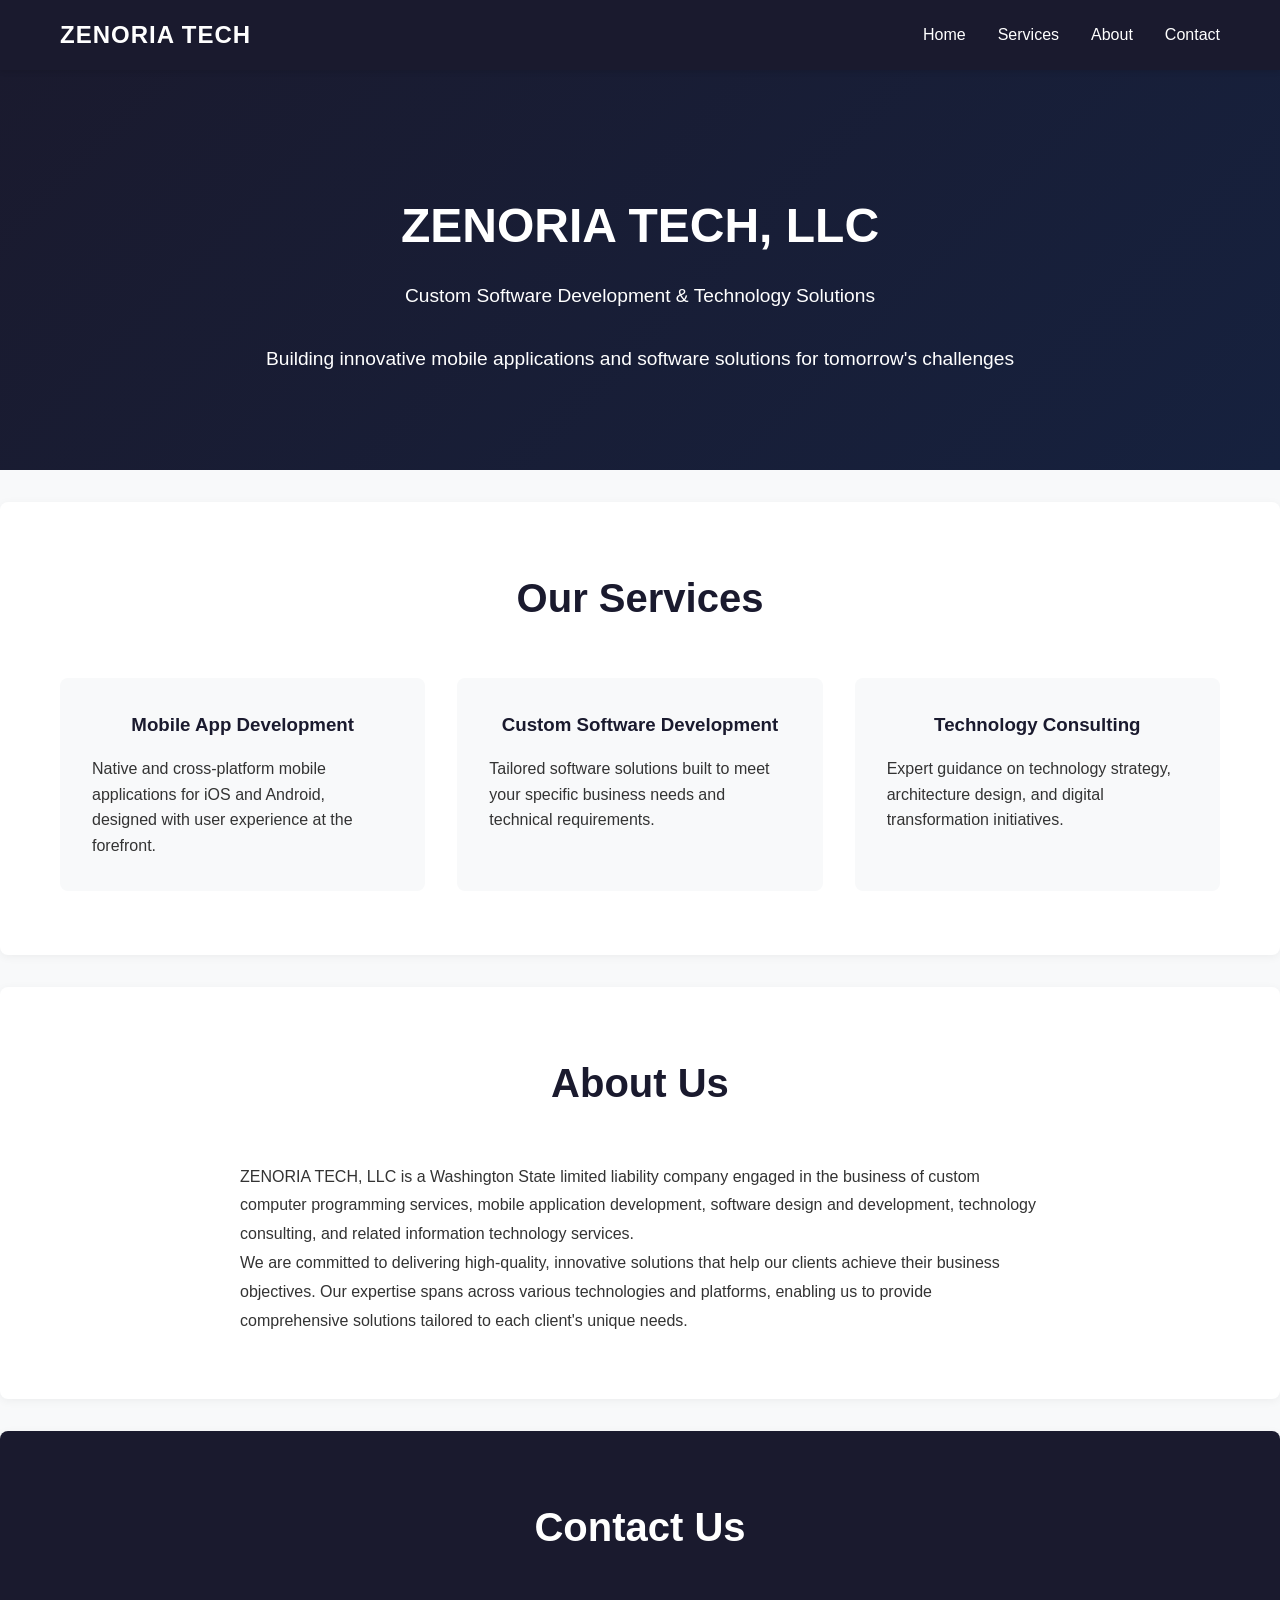
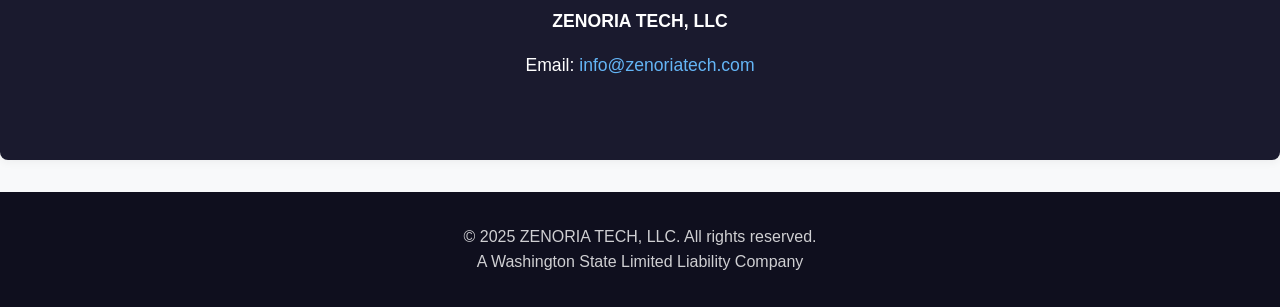
==== index.html @ 74ee76a3 "rewording" ====
<!DOCTYPE html>
<html lang="en">

<head>
    <meta charset="UTF-8">
    <meta name="viewport" content="width=device-width, initial-scale=1.0">
    <title>ZENORIA TECH, LLC - Custom Software Development</title>
    <meta name="description" content="ZENORIA TECH specializes in custom software development, mobile application development, and technology consulting services.">
    <style>
        * {
            margin: 0;
            padding: 0;
            box-sizing: border-box;
        }
        
        body {
            font-family: -apple-system, BlinkMacSystemFont, 'Segoe UI', Roboto, Oxygen, Ubuntu, Cantarell, sans-serif;
            line-height: 1.6;
            color: #333;
            background: #f8f9fa;
        }
        
        .container {
            max-width: 1200px;
            margin: 0 auto;
            padding: 0 20px;
        }
        
        header {
            background: #1a1a2e;
            color: white;
            padding: 1rem 0;
            position: fixed;
            width: 100%;
            top: 0;
            z-index: 1000;
            box-shadow: 0 2px 5px rgba(0, 0, 0, 0.1);
        }
        
        nav {
            display: flex;
            justify-content: space-between;
            align-items: center;
        }
        
        .logo {
            font-size: 1.5rem;
            font-weight: bold;
            letter-spacing: 1px;
        }
        
        .nav-links {
            display: flex;
            list-style: none;
            gap: 2rem;
        }
        
        .nav-links a {
            color: white;
            text-decoration: none;
            transition: color 0.3s;
        }
        
        .nav-links a:hover {
            color: #64b5f6;
        }
        
        .hero {
            background: linear-gradient(135deg, #1a1a2e 0%, #16213e 100%);
            color: white;
            padding: 8rem 0 4rem;
            margin-top: 60px;
            text-align: center;
        }
        
        .hero h1 {
            font-size: 3rem;
            margin-bottom: 1rem;
            animation: fadeInUp 1s ease-out;
        }
        
        .hero p {
            font-size: 1.2rem;
            margin-bottom: 2rem;
            opacity: 0.9;
            animation: fadeInUp 1s ease-out 0.2s;
            animation-fill-mode: both;
        }
        
        .section {
            padding: 4rem 0;
            background: white;
            margin: 2rem 0;
            border-radius: 8px;
            box-shadow: 0 2px 10px rgba(0, 0, 0, 0.05);
        }
        
        .section h2 {
            text-align: center;
            margin-bottom: 3rem;
            font-size: 2.5rem;
            color: #1a1a2e;
        }
        
        .services {
            display: grid;
            grid-template-columns: repeat(auto-fit, minmax(300px, 1fr));
            gap: 2rem;
            margin-top: 2rem;
        }
        
        .service-card {
            padding: 2rem;
            background: #f8f9fa;
            border-radius: 8px;
            text-align: left;
            transition: transform 0.3s, box-shadow 0.3s;
        }
        
        .service-card:hover {
            transform: translateY(-5px);
            box-shadow: 0 5px 20px rgba(0, 0, 0, 0.1);
        }
        
        .service-card h3 {
            color: #1a1a2e;
            margin-bottom: 1rem;
            text-align: center;
        }
        
        .about-content {
            max-width: 800px;
            margin: 0 auto;
            text-align: left;
            line-height: 1.8;
        }
        
        .contact {
            background: #1a1a2e;
            color: white;
        }
        
        .contact h2 {
            color: white;
        }
        
        .contact-info {
            text-align: center;
            font-size: 1.1rem;
        }
        
        .contact-info p {
            margin: 1rem 0;
        }
        
        .contact-info a {
            color: #64b5f6;
            text-decoration: none;
        }
        
        footer {
            background: #0f0f1e;
            color: white;
            text-align: center;
            padding: 2rem 0;
        }
        
        footer p {
            opacity: 0.8;
        }
        
        @keyframes fadeInUp {
            from {
                opacity: 0;
                transform: translateY(30px);
            }
            to {
                opacity: 1;
                transform: translateY(0);
            }
        }
        
        @media (max-width: 768px) {
            .hero h1 {
                font-size: 2rem;
            }
            .nav-links {
                gap: 1rem;
                font-size: 0.9rem;
            }
            .section h2 {
                font-size: 2rem;
            }
        }
    </style>
</head>

<body>
    <header>
        <nav class="container">
            <div class="logo">ZENORIA TECH</div>
            <ul class="nav-links">
                <li><a href="#home">Home</a></li>
                <li><a href="#services">Services</a></li>
                <li><a href="#about">About</a></li>
                <li><a href="#contact">Contact</a></li>
            </ul>
        </nav>
    </header>

    <section id="home" class="hero">
        <div class="container">
            <h1>ZENORIA TECH, LLC</h1>
            <p>Custom Software Development & Technology Solutions</p>
            <p>Building innovative mobile applications and software solutions for tomorrow's challenges</p>
        </div>
    </section>

    <section id="services" class="section">
        <div class="container">
            <h2>Our Services</h2>
            <div class="services">
                <div class="service-card">
                    <h3>Mobile App Development</h3>
                    <p>Native and cross-platform mobile applications for iOS and Android, designed with user experience at the forefront.</p>
                </div>
                <div class="service-card">
                    <h3>Custom Software Development</h3>
                    <p>Tailored software solutions built to meet your specific business needs and technical requirements.</p>
                </div>
                <div class="service-card">
                    <h3>Technology Consulting</h3>
                    <p>Expert guidance on technology strategy, architecture design, and digital transformation initiatives.</p>
                </div>
            </div>
        </div>
    </section>

    <section id="about" class="section">
        <div class="container">
            <h2>About Us</h2>
            <div class="about-content">
                <p>ZENORIA TECH, LLC is a Washington State limited liability company engaged in the business of custom computer programming services, mobile application development, software design and development, technology consulting, and related information
                    technology services.</p>
                <p>We are committed to delivering high-quality, innovative solutions that help our clients achieve their business objectives. Our expertise spans across various technologies and platforms, enabling us to provide comprehensive solutions tailored
                    to each client's unique needs.</p>
            </div>
        </div>
    </section>

    <section id="contact" class="section contact">
        <div class="container">
            <h2>Contact Us</h2>
            <div class="contact-info">
                <p><strong>ZENORIA TECH, LLC</strong></p>
                <p>Email: <a href="mailto:info@zenoriatech.com">info@zenoriatech.com</a></p>
            </div>
        </div>
    </section>

    <footer>
        <div class="container">
            <p>&copy; 2025 ZENORIA TECH, LLC. All rights reserved.</p>
            <p>A Washington State Limited Liability Company</p>
        </div>
    </footer>

    <script>
        // Smooth scrolling for navigation links
        document.querySelectorAll('a[href^="#"]').forEach(anchor => {
            anchor.addEventListener('click', function(e) {
                e.preventDefault();
                document.querySelector(this.getAttribute('href')).scrollIntoView({
                    behavior: 'smooth'
                });
            });
        });
    </script>
</body>

</html>
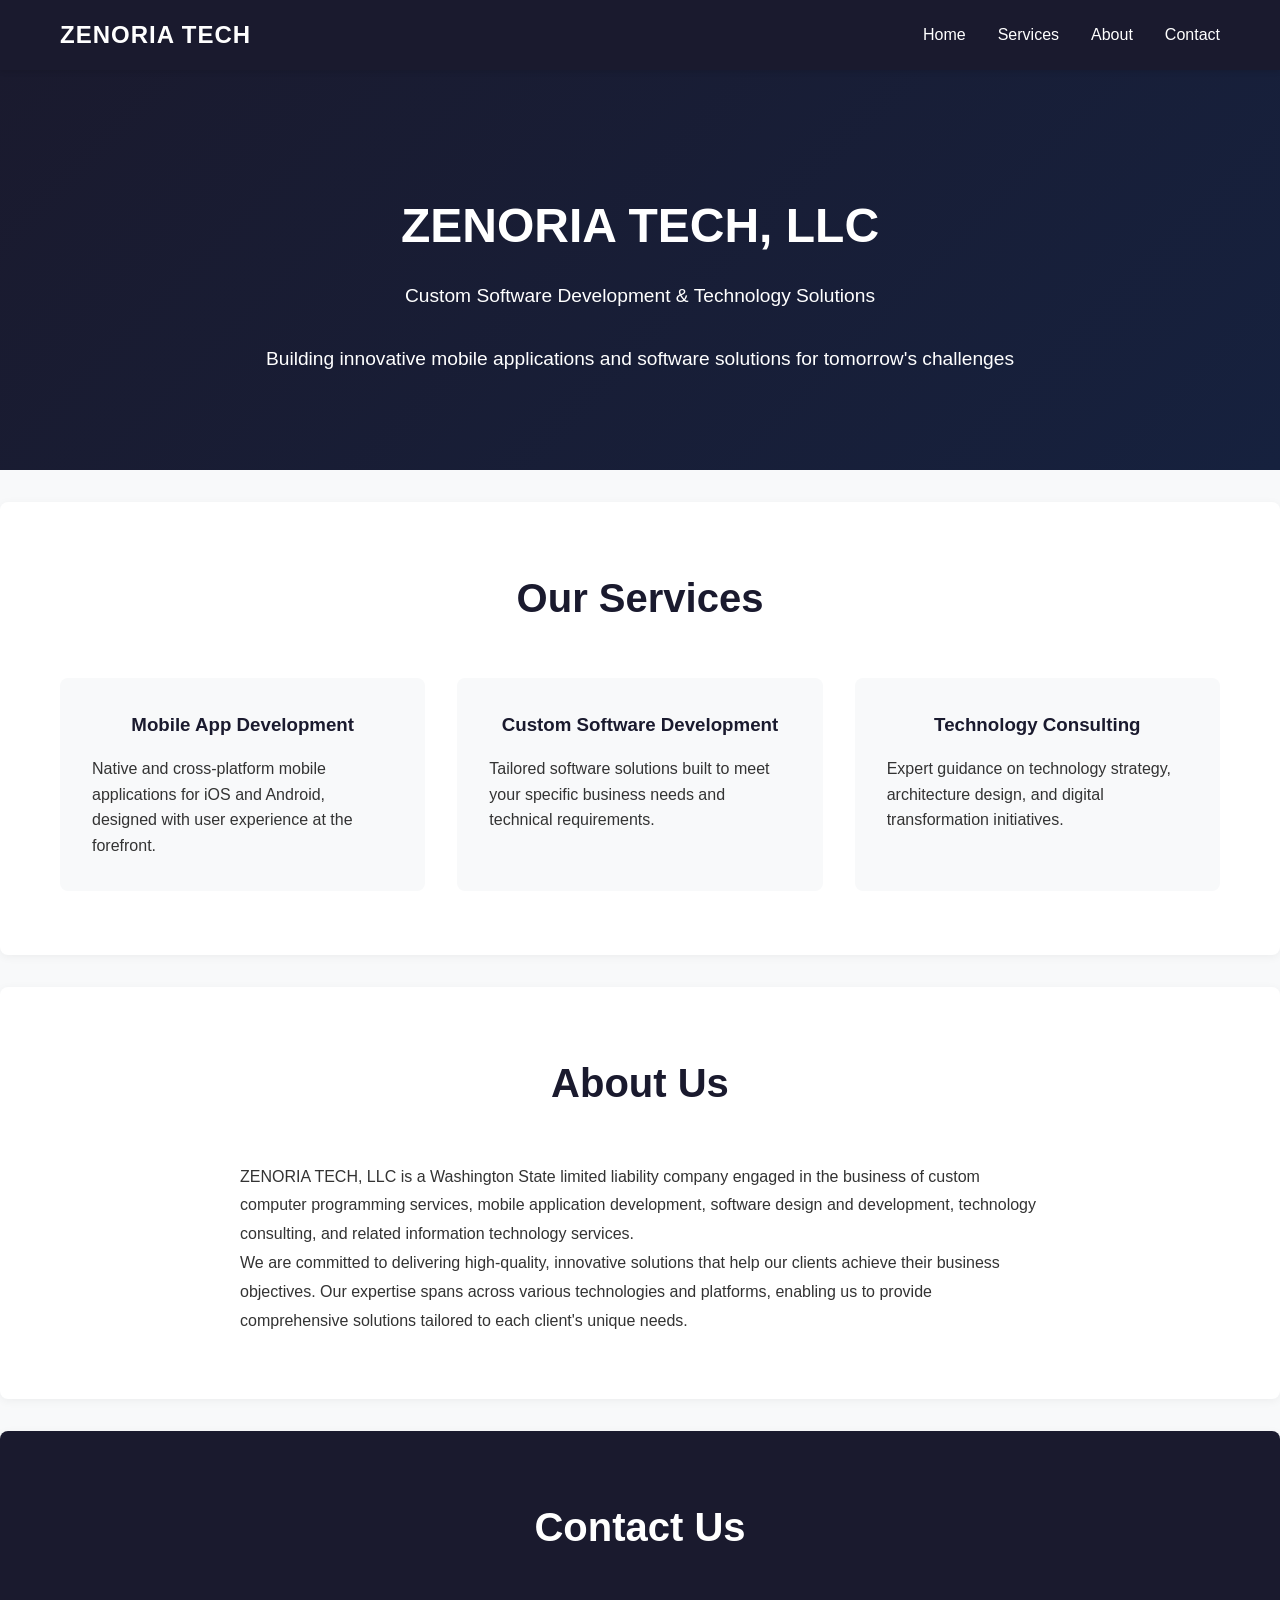
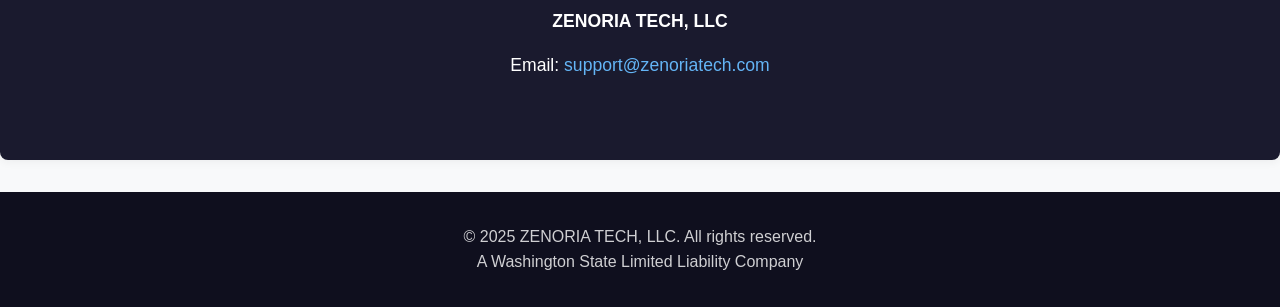
==== commit bf9e7a48: "email" ====
--- a/index.html
+++ b/index.html
@@ -253,7 +253,7 @@
             <h2>Contact Us</h2>
             <div class="contact-info">
                 <p><strong>ZENORIA TECH, LLC</strong></p>
-                <p>Email: <a href="mailto:info@zenoriatech.com">info@zenoriatech.com</a></p>
+                <p>Email: <a href="mailto:support@zenoriatech.com">support@zenoriatech.com</a></p>
             </div>
         </div>
     </section>
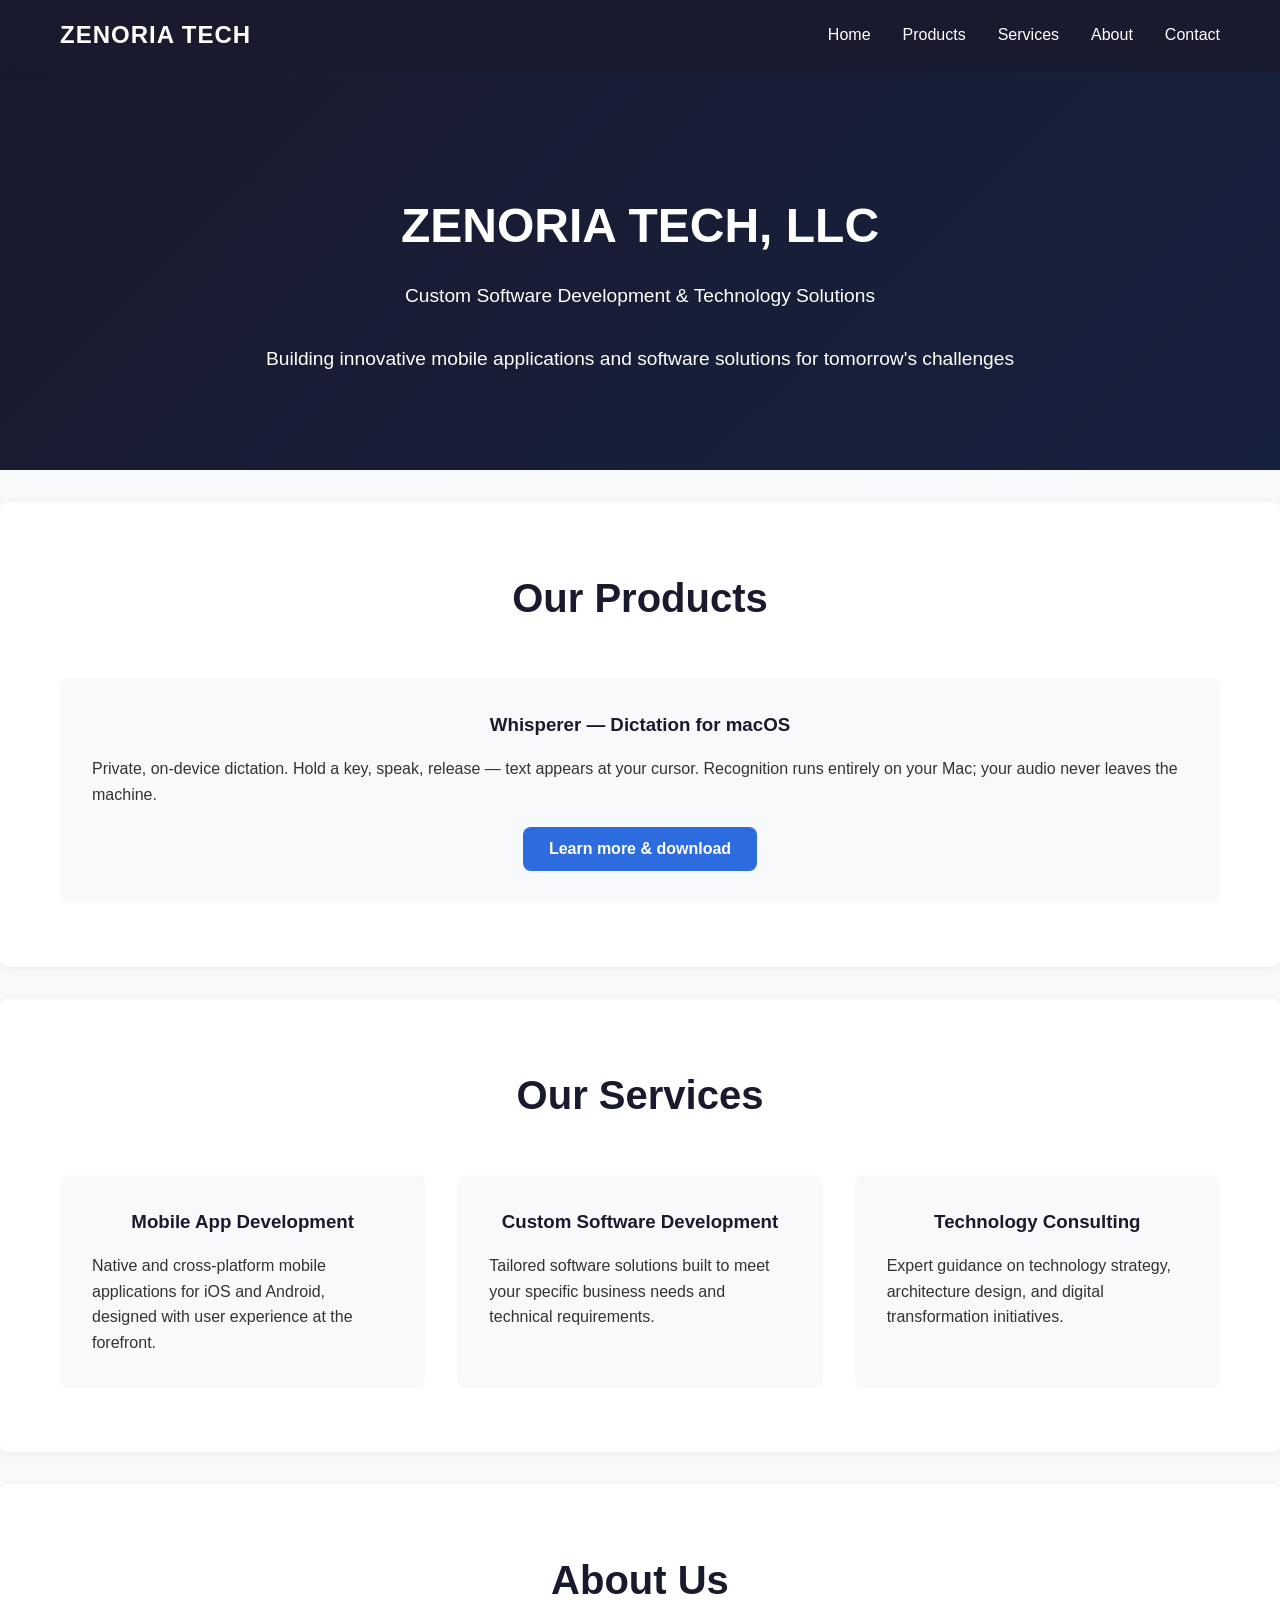
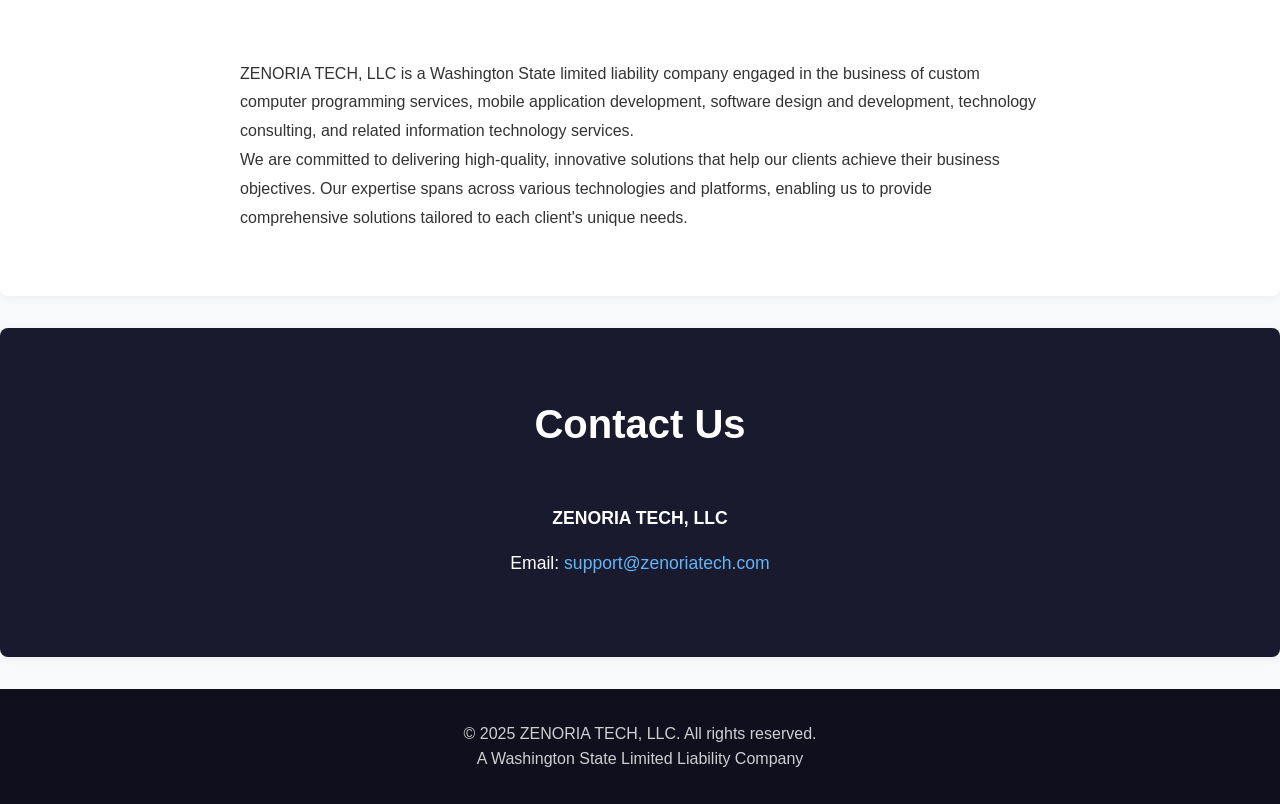
==== commit 77ff5ebf: "Add Whisperer product landing page and homepage Products section" ====
--- a/index.html
+++ b/index.html
@@ -201,6 +201,7 @@
             <div class="logo">ZENORIA TECH</div>
             <ul class="nav-links">
                 <li><a href="#home">Home</a></li>
+                <li><a href="#products">Products</a></li>
                 <li><a href="#services">Services</a></li>
                 <li><a href="#about">About</a></li>
                 <li><a href="#contact">Contact</a></li>
@@ -213,6 +214,21 @@
             <h1>ZENORIA TECH, LLC</h1>
             <p>Custom Software Development & Technology Solutions</p>
             <p>Building innovative mobile applications and software solutions for tomorrow's challenges</p>
+        </div>
+    </section>
+
+    <section id="products" class="section">
+        <div class="container">
+            <h2>Our Products</h2>
+            <div class="services">
+                <div class="service-card">
+                    <h3>Whisperer — Dictation for macOS</h3>
+                    <p>Private, on-device dictation. Hold a key, speak, release — text appears at your cursor. Recognition runs entirely on your Mac; your audio never leaves the machine.</p>
+                    <p style="text-align:center; margin-top:1.2rem;">
+                        <a href="/whisperer/" style="display:inline-block; background:#2d6cdf; color:#fff; text-decoration:none; padding:.6rem 1.6rem; border-radius:8px; font-weight:600;">Learn more &amp; download</a>
+                    </p>
+                </div>
+            </div>
         </div>
     </section>
 
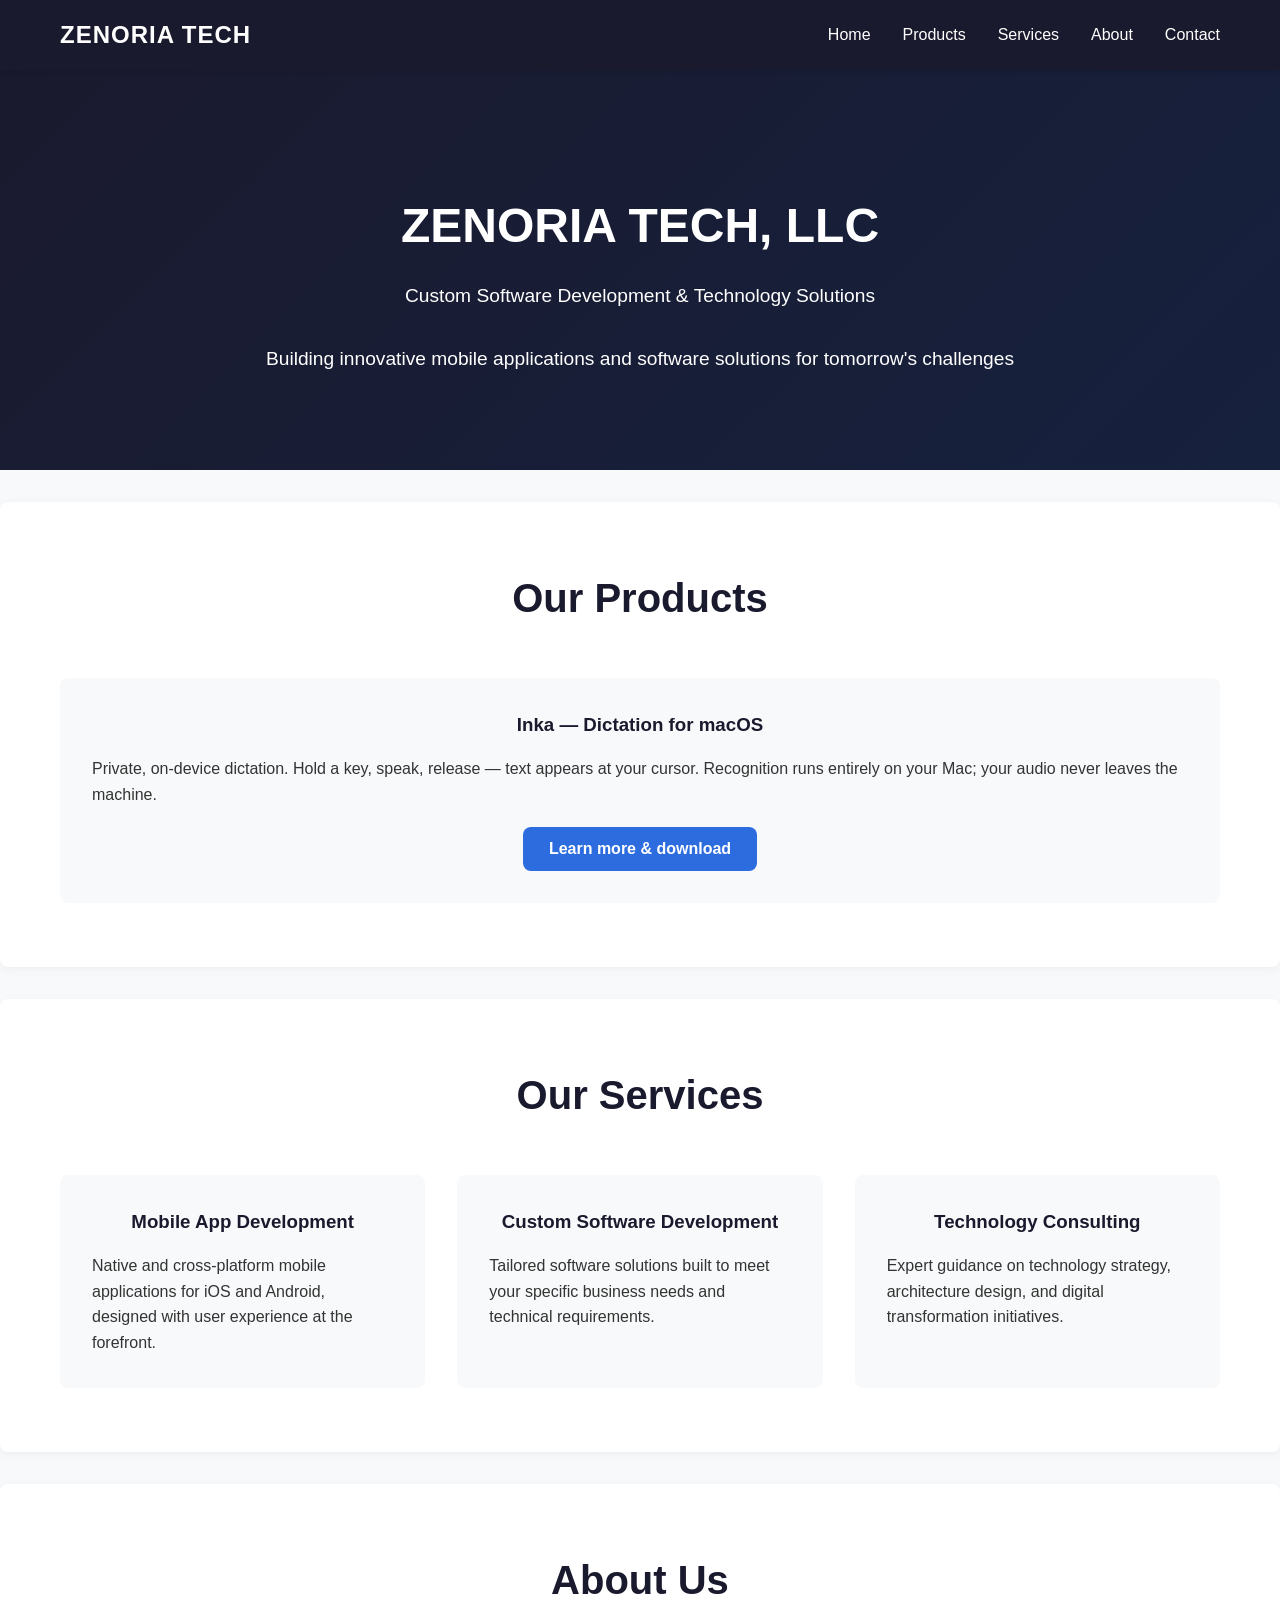
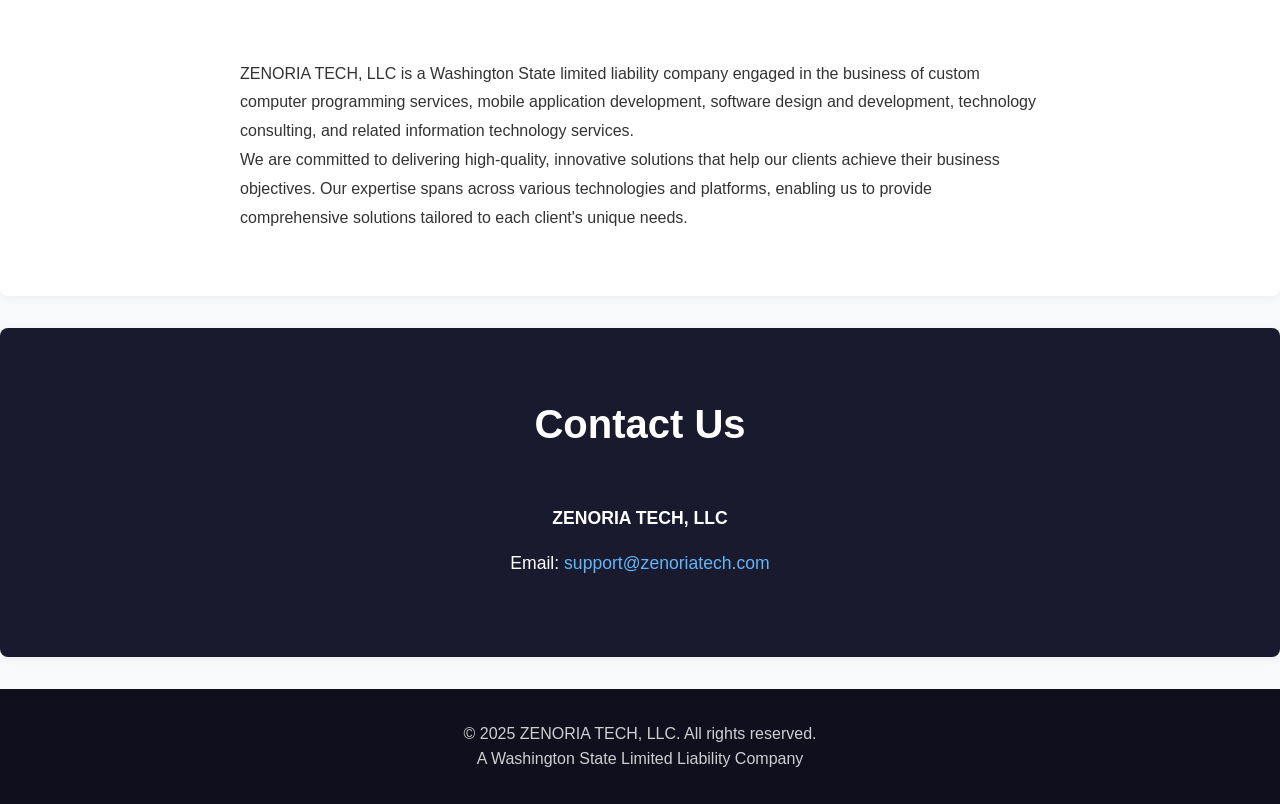
==== commit 93f826f5: "Rename Whisperer to Inka across site; redirect old /whisperer/ path" ====
--- a/index.html
+++ b/index.html
@@ -222,10 +222,10 @@
             <h2>Our Products</h2>
             <div class="services">
                 <div class="service-card">
-                    <h3>Whisperer — Dictation for macOS</h3>
+                    <h3>Inka — Dictation for macOS</h3>
                     <p>Private, on-device dictation. Hold a key, speak, release — text appears at your cursor. Recognition runs entirely on your Mac; your audio never leaves the machine.</p>
                     <p style="text-align:center; margin-top:1.2rem;">
-                        <a href="/whisperer/" style="display:inline-block; background:#2d6cdf; color:#fff; text-decoration:none; padding:.6rem 1.6rem; border-radius:8px; font-weight:600;">Learn more &amp; download</a>
+                        <a href="/inka/" style="display:inline-block; background:#2d6cdf; color:#fff; text-decoration:none; padding:.6rem 1.6rem; border-radius:8px; font-weight:600;">Learn more &amp; download</a>
                     </p>
                 </div>
             </div>
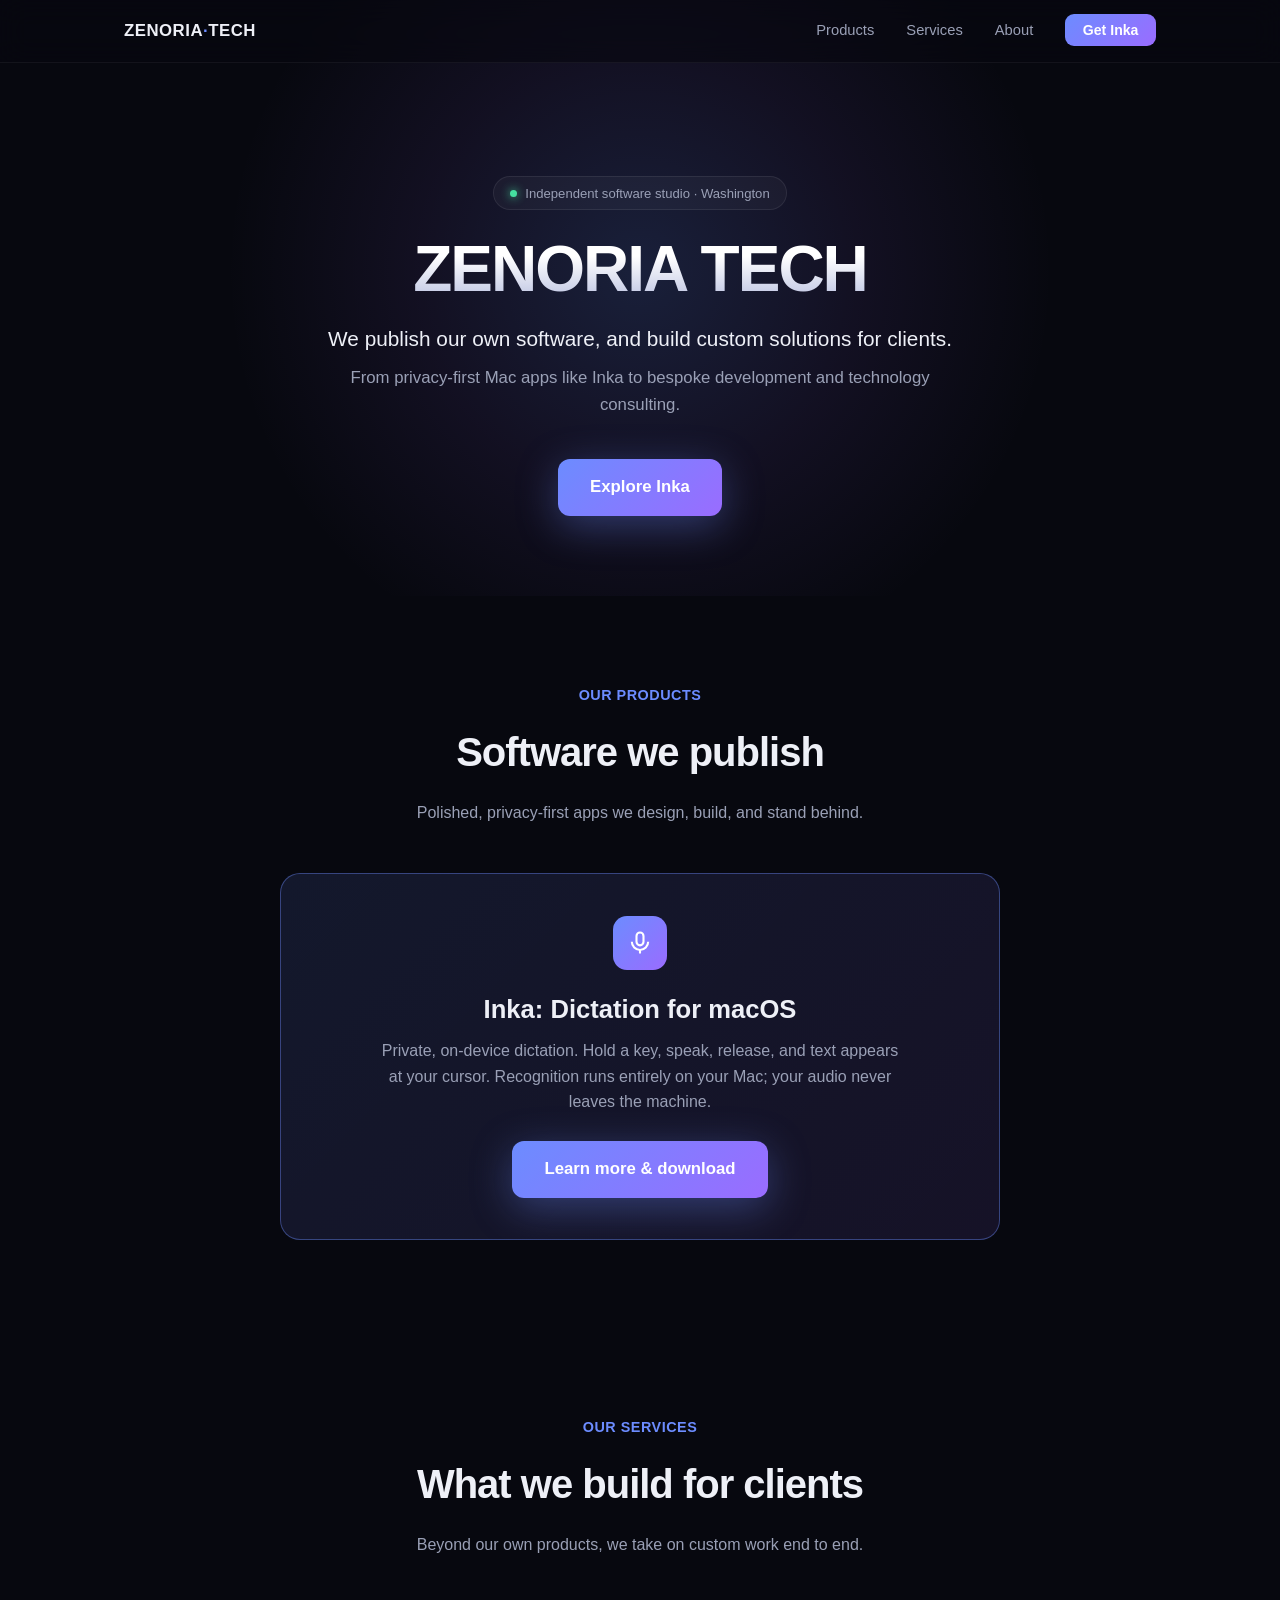
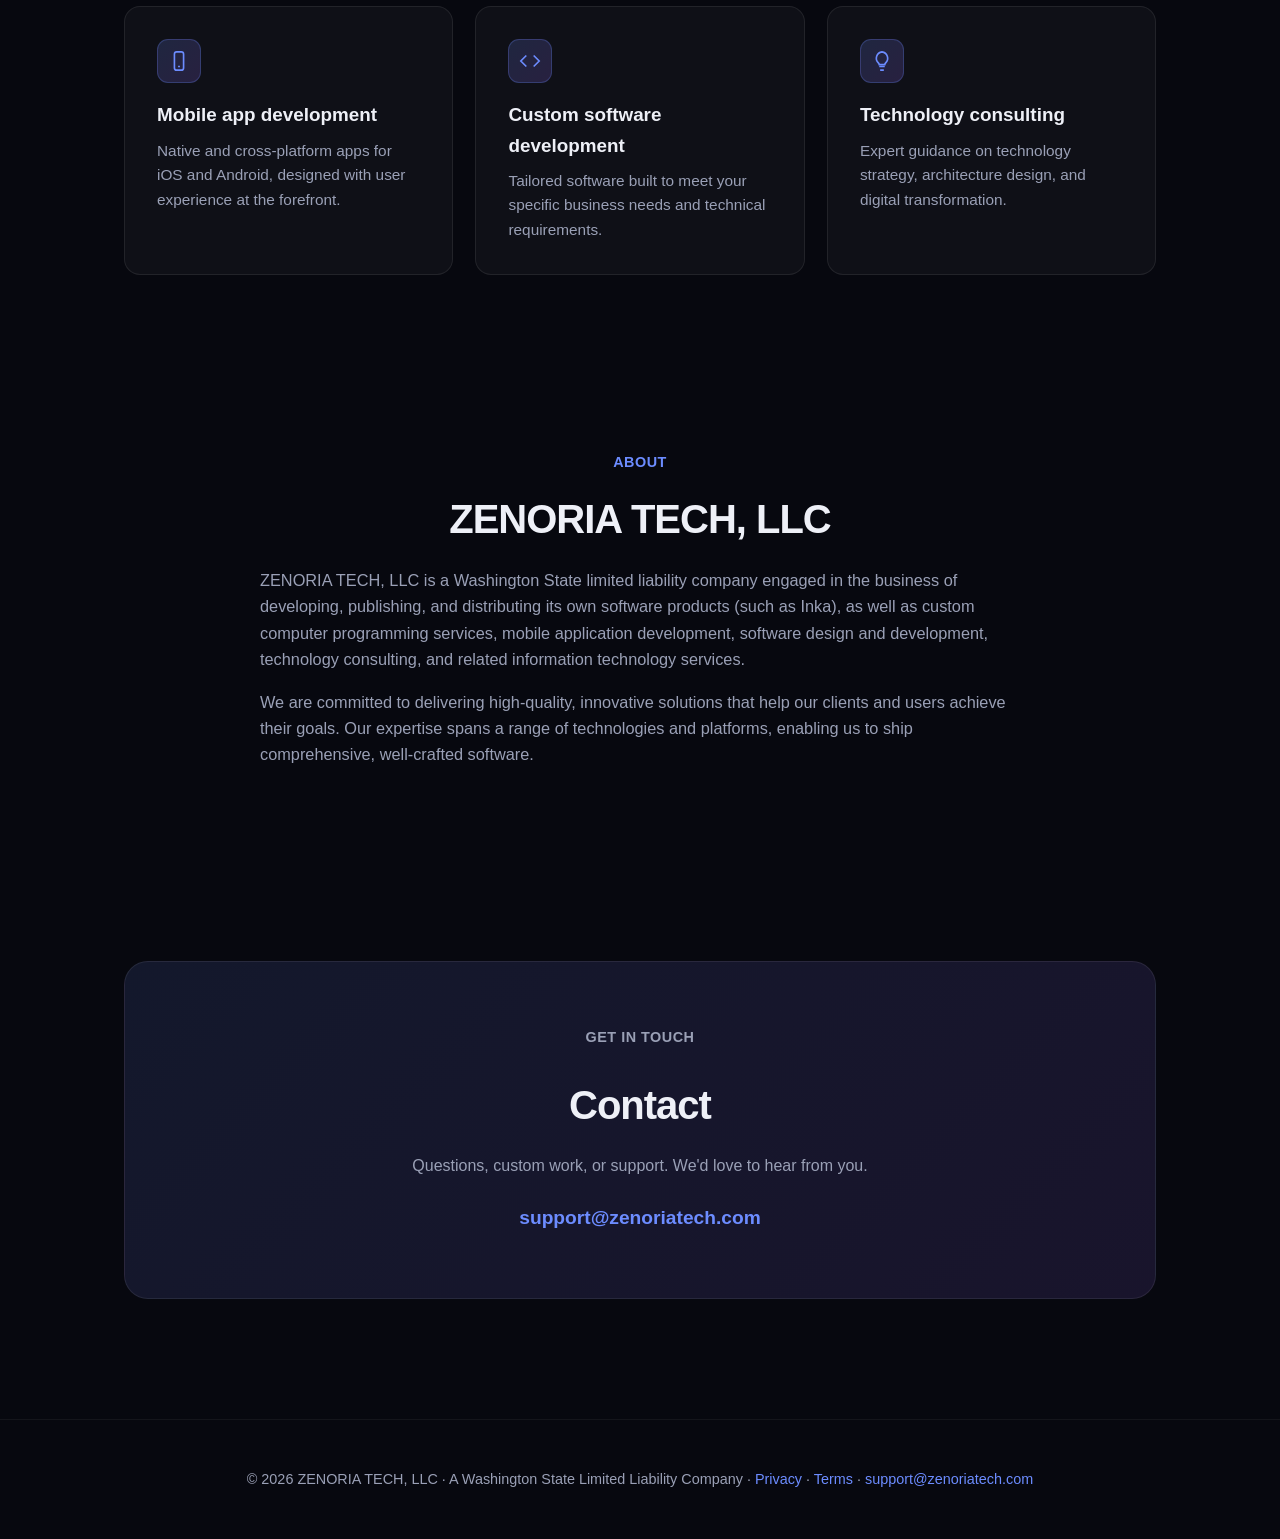
==== commit d9bc7824: "Revamp site: Inka landing redesign + dark homepage + scope update Inka page (inka/index.html): - Lea" ====
--- a/index.html
+++ b/index.html
@@ -4,193 +4,146 @@
 <head>
     <meta charset="UTF-8">
     <meta name="viewport" content="width=device-width, initial-scale=1.0">
-    <title>ZENORIA TECH, LLC - Custom Software Development</title>
-    <meta name="description" content="ZENORIA TECH specializes in custom software development, mobile application development, and technology consulting services.">
+    <title>ZENORIA TECH, LLC - Software Products & Development</title>
+    <meta name="description" content="ZENORIA TECH develops and publishes its own software products (such as Inka), and provides custom software development, mobile application development, and technology consulting services.">
     <style>
-        * {
-            margin: 0;
-            padding: 0;
-            box-sizing: border-box;
-        }
-        
+        :root {
+            --bg: #07080f;
+            --bg-soft: #0d1020;
+            --card: rgba(255, 255, 255, 0.035);
+            --card-border: rgba(255, 255, 255, 0.08);
+            --text: #eef0f7;
+            --muted: #9aa0b6;
+            --accent: #6c8cff;
+            --accent2: #9a6cff;
+            --green: #45e0a0;
+        }
+
+        * { margin: 0; padding: 0; box-sizing: border-box; }
+        html { scroll-behavior: smooth; }
+
         body {
-            font-family: -apple-system, BlinkMacSystemFont, 'Segoe UI', Roboto, Oxygen, Ubuntu, Cantarell, sans-serif;
+            font-family: -apple-system, BlinkMacSystemFont, 'Inter', 'Segoe UI', sans-serif;
+            background: var(--bg);
+            color: var(--text);
             line-height: 1.6;
-            color: #333;
-            background: #f8f9fa;
-        }
-        
-        .container {
-            max-width: 1200px;
-            margin: 0 auto;
-            padding: 0 20px;
-        }
-        
+            -webkit-font-smoothing: antialiased;
+            overflow-x: hidden;
+        }
+
+        a { color: inherit; text-decoration: none; }
+        .container { max-width: 1080px; margin: 0 auto; padding: 0 24px; }
+
+        /* ---- header ---- */
         header {
-            background: #1a1a2e;
-            color: white;
-            padding: 1rem 0;
-            position: fixed;
-            width: 100%;
-            top: 0;
-            z-index: 1000;
-            box-shadow: 0 2px 5px rgba(0, 0, 0, 0.1);
-        }
-        
-        nav {
-            display: flex;
-            justify-content: space-between;
-            align-items: center;
-        }
-        
-        .logo {
-            font-size: 1.5rem;
-            font-weight: bold;
-            letter-spacing: 1px;
-        }
-        
-        .nav-links {
-            display: flex;
-            list-style: none;
-            gap: 2rem;
-        }
-        
-        .nav-links a {
-            color: white;
-            text-decoration: none;
-            transition: color 0.3s;
-        }
-        
-        .nav-links a:hover {
-            color: #64b5f6;
-        }
-        
-        .hero {
-            background: linear-gradient(135deg, #1a1a2e 0%, #16213e 100%);
-            color: white;
-            padding: 8rem 0 4rem;
-            margin-top: 60px;
-            text-align: center;
-        }
-        
-        .hero h1 {
-            font-size: 3rem;
-            margin-bottom: 1rem;
-            animation: fadeInUp 1s ease-out;
-        }
-        
-        .hero p {
-            font-size: 1.2rem;
-            margin-bottom: 2rem;
-            opacity: 0.9;
-            animation: fadeInUp 1s ease-out 0.2s;
-            animation-fill-mode: both;
-        }
-        
-        .section {
-            padding: 4rem 0;
-            background: white;
-            margin: 2rem 0;
-            border-radius: 8px;
-            box-shadow: 0 2px 10px rgba(0, 0, 0, 0.05);
-        }
-        
-        .section h2 {
-            text-align: center;
-            margin-bottom: 3rem;
-            font-size: 2.5rem;
-            color: #1a1a2e;
-        }
-        
-        .services {
-            display: grid;
-            grid-template-columns: repeat(auto-fit, minmax(300px, 1fr));
-            gap: 2rem;
-            margin-top: 2rem;
-        }
-        
-        .service-card {
-            padding: 2rem;
-            background: #f8f9fa;
-            border-radius: 8px;
-            text-align: left;
-            transition: transform 0.3s, box-shadow 0.3s;
-        }
-        
-        .service-card:hover {
-            transform: translateY(-5px);
-            box-shadow: 0 5px 20px rgba(0, 0, 0, 0.1);
-        }
-        
-        .service-card h3 {
-            color: #1a1a2e;
-            margin-bottom: 1rem;
-            text-align: center;
-        }
-        
-        .about-content {
-            max-width: 800px;
-            margin: 0 auto;
-            text-align: left;
-            line-height: 1.8;
-        }
-        
-        .contact {
-            background: #1a1a2e;
-            color: white;
-        }
-        
-        .contact h2 {
-            color: white;
-        }
-        
-        .contact-info {
-            text-align: center;
-            font-size: 1.1rem;
-        }
-        
-        .contact-info p {
-            margin: 1rem 0;
-        }
-        
-        .contact-info a {
-            color: #64b5f6;
-            text-decoration: none;
-        }
-        
-        footer {
-            background: #0f0f1e;
-            color: white;
-            text-align: center;
-            padding: 2rem 0;
-        }
-        
-        footer p {
-            opacity: 0.8;
-        }
-        
-        @keyframes fadeInUp {
-            from {
-                opacity: 0;
-                transform: translateY(30px);
-            }
-            to {
-                opacity: 1;
-                transform: translateY(0);
-            }
-        }
-        
-        @media (max-width: 768px) {
-            .hero h1 {
-                font-size: 2rem;
-            }
-            .nav-links {
-                gap: 1rem;
-                font-size: 0.9rem;
-            }
-            .section h2 {
-                font-size: 2rem;
-            }
+            position: fixed; top: 0; width: 100%; z-index: 100;
+            backdrop-filter: blur(14px);
+            background: rgba(7, 8, 15, 0.6);
+            border-bottom: 1px solid rgba(255, 255, 255, 0.05);
+        }
+        nav { display: flex; justify-content: space-between; align-items: center; height: 62px; }
+        .brand { font-weight: 700; letter-spacing: .5px; font-size: 1.05rem; }
+        .brand span { color: var(--accent); }
+        .nav-links { display: flex; gap: 2rem; list-style: none; font-size: .92rem; align-items: center; }
+        .nav-links a { color: var(--muted); transition: color .2s; }
+        .nav-links a:hover { color: var(--text); }
+        .nav-cta {
+            background: linear-gradient(135deg, var(--accent), var(--accent2));
+            color: #fff !important; padding: .5rem 1.1rem; border-radius: 9px; font-size: .88rem; font-weight: 600;
+        }
+
+        /* ---- hero ---- */
+        .hero { position: relative; padding: 11rem 0 5rem; text-align: center; overflow: hidden; }
+        .hero::before {
+            content: ''; position: absolute; top: -30%; left: 50%; transform: translateX(-50%);
+            width: 900px; height: 900px; pointer-events: none;
+            background: radial-gradient(circle, rgba(108, 140, 255, 0.18) 0%, rgba(154, 108, 255, 0.08) 35%, transparent 65%);
+        }
+        .hero-inner { position: relative; }
+        .pill {
+            display: inline-flex; align-items: center; gap: .5rem;
+            font-size: .82rem; color: var(--muted);
+            border: 1px solid var(--card-border); border-radius: 999px;
+            padding: .35rem 1rem; margin-bottom: 1.6rem; background: var(--card);
+        }
+        .pill .dot { width: 7px; height: 7px; border-radius: 50%; background: var(--green); box-shadow: 0 0 10px var(--green); }
+        h1 {
+            font-size: 4rem; font-weight: 800; letter-spacing: -2px; line-height: 1.05;
+            background: linear-gradient(180deg, #fff 30%, #b9c0e0 100%);
+            -webkit-background-clip: text; background-clip: text; -webkit-text-fill-color: transparent;
+            margin-bottom: 1.2rem;
+        }
+        .tagline { font-size: 1.3rem; color: var(--text); margin-bottom: .6rem; font-weight: 500; }
+        .sub { font-size: 1.05rem; color: var(--muted); max-width: 600px; margin: 0 auto 2.5rem; }
+        .btn-primary {
+            display: inline-block;
+            background: linear-gradient(135deg, var(--accent), var(--accent2));
+            color: #fff; font-weight: 600; font-size: 1.05rem;
+            padding: .95rem 2rem; border-radius: 12px;
+            box-shadow: 0 10px 40px rgba(108, 140, 255, 0.35);
+            transition: transform .2s, box-shadow .2s;
+        }
+        .btn-primary:hover { transform: translateY(-2px); box-shadow: 0 16px 50px rgba(108, 140, 255, 0.45); }
+
+        /* ---- sections ---- */
+        section.block { padding: 5.5rem 0; }
+        .eyebrow { text-align: center; color: var(--accent); font-weight: 600; font-size: .9rem; letter-spacing: .5px; text-transform: uppercase; margin-bottom: .8rem; }
+        h2 { text-align: center; font-size: 2.5rem; font-weight: 800; letter-spacing: -1px; margin-bottom: 1rem; }
+        .section-sub { text-align: center; color: var(--muted); max-width: 620px; margin: 0 auto 3rem; }
+
+        .grid { display: grid; grid-template-columns: repeat(auto-fit, minmax(280px, 1fr)); gap: 1.4rem; }
+        .feature {
+            background: var(--card); border: 1px solid var(--card-border); border-radius: 16px;
+            padding: 2rem; transition: transform .25s, border-color .25s, background .25s;
+        }
+        .feature:hover { transform: translateY(-4px); border-color: rgba(108,140,255,0.4); background: rgba(108,140,255,0.05); }
+        .feature .ic {
+            width: 44px; height: 44px; border-radius: 11px; margin-bottom: 1.1rem;
+            display: flex; align-items: center; justify-content: center;
+            background: linear-gradient(135deg, rgba(108,140,255,0.18), rgba(154,108,255,0.18));
+            border: 1px solid rgba(108,140,255,0.25);
+        }
+        .feature .ic svg { width: 22px; height: 22px; stroke: var(--accent); fill: none; stroke-width: 1.8; }
+        .feature h3 { font-size: 1.18rem; margin-bottom: .5rem; font-weight: 650; }
+        .feature p { color: var(--muted); font-size: .96rem; }
+
+        /* ---- featured product (Inka) ---- */
+        .product {
+            max-width: 720px; margin: 0 auto; position: relative; overflow: hidden;
+            border: 1px solid rgba(108,140,255,0.4); border-radius: 20px;
+            background: linear-gradient(135deg, rgba(108,140,255,0.12), rgba(154,108,255,0.10));
+            padding: 2.6rem; text-align: center;
+        }
+        .product .ic {
+            width: 54px; height: 54px; border-radius: 14px; margin: 0 auto 1.2rem;
+            display: flex; align-items: center; justify-content: center;
+            background: linear-gradient(135deg, var(--accent), var(--accent2));
+        }
+        .product .ic svg { width: 28px; height: 28px; stroke: #fff; fill: none; stroke-width: 1.8; }
+        .product h3 { font-size: 1.6rem; font-weight: 750; margin-bottom: .5rem; }
+        .product p { color: var(--muted); max-width: 520px; margin: 0 auto 1.6rem; }
+
+        /* ---- about ---- */
+        .about { max-width: 760px; margin: 0 auto; }
+        .about p { color: var(--muted); margin-bottom: 1.1rem; font-size: 1.02rem; }
+
+        /* ---- contact ---- */
+        .contact-box {
+            text-align: center; border-radius: 24px; padding: 4rem 2rem;
+            background: linear-gradient(135deg, rgba(108,140,255,0.12), rgba(154,108,255,0.12));
+            border: 1px solid var(--card-border);
+        }
+        .contact-box p { color: var(--muted); margin-bottom: 1.5rem; }
+        .contact-box a.email { font-size: 1.2rem; font-weight: 600; color: var(--accent); }
+
+        footer { padding: 3rem 0; text-align: center; color: var(--muted); font-size: .9rem; border-top: 1px solid rgba(255,255,255,0.05); margin-top: 2rem; }
+        footer a { color: var(--accent); }
+
+        @media (max-width: 680px) {
+            h1 { font-size: 2.8rem; }
+            h2 { font-size: 2rem; }
+            .nav-links { display: none; }
+            .product { padding: 2rem 1.4rem; }
         }
     </style>
 </head>
@@ -198,100 +151,92 @@
 <body>
     <header>
         <nav class="container">
-            <div class="logo">ZENORIA TECH</div>
+            <div class="brand">ZENORIA<span>·</span>TECH</div>
             <ul class="nav-links">
-                <li><a href="#home">Home</a></li>
                 <li><a href="#products">Products</a></li>
                 <li><a href="#services">Services</a></li>
                 <li><a href="#about">About</a></li>
-                <li><a href="#contact">Contact</a></li>
+                <li><a href="/inka/" class="nav-cta">Get Inka</a></li>
             </ul>
         </nav>
     </header>
 
-    <section id="home" class="hero">
-        <div class="container">
-            <h1>ZENORIA TECH, LLC</h1>
-            <p>Custom Software Development & Technology Solutions</p>
-            <p>Building innovative mobile applications and software solutions for tomorrow's challenges</p>
-        </div>
-    </section>
-
-    <section id="products" class="section">
-        <div class="container">
-            <h2>Our Products</h2>
-            <div class="services">
-                <div class="service-card">
-                    <h3>Inka — Dictation for macOS</h3>
-                    <p>Private, on-device dictation. Hold a key, speak, release — text appears at your cursor. Recognition runs entirely on your Mac; your audio never leaves the machine.</p>
-                    <p style="text-align:center; margin-top:1.2rem;">
-                        <a href="/inka/" style="display:inline-block; background:#2d6cdf; color:#fff; text-decoration:none; padding:.6rem 1.6rem; border-radius:8px; font-weight:600;">Learn more &amp; download</a>
-                    </p>
+    <section class="hero">
+        <div class="container hero-inner">
+            <div class="pill"><span class="dot"></span> Independent software studio · Washington</div>
+            <h1>ZENORIA TECH</h1>
+            <p class="tagline">We publish our own software, and build custom solutions for clients.</p>
+            <p class="sub">From privacy-first Mac apps like Inka to bespoke development and technology consulting.</p>
+            <a class="btn-primary" href="/inka/">Explore Inka</a>
+        </div>
+    </section>
+
+    <section class="block" id="products">
+        <div class="container">
+            <p class="eyebrow">Our products</p>
+            <h2>Software we publish</h2>
+            <p class="section-sub">Polished, privacy-first apps we design, build, and stand behind.</p>
+            <div class="product">
+                <div class="ic"><svg viewBox="0 0 24 24"><rect x="9" y="3" width="6" height="11" rx="3"/><path d="M5 11a7 7 0 0 0 14 0M12 18v3"/></svg></div>
+                <h3>Inka: Dictation for macOS</h3>
+                <p>Private, on-device dictation. Hold a key, speak, release, and text appears at your cursor. Recognition runs entirely on your Mac; your audio never leaves the machine.</p>
+                <a class="btn-primary" href="/inka/">Learn more &amp; download</a>
+            </div>
+        </div>
+    </section>
+
+    <section class="block" id="services">
+        <div class="container">
+            <p class="eyebrow">Our services</p>
+            <h2>What we build for clients</h2>
+            <p class="section-sub">Beyond our own products, we take on custom work end to end.</p>
+            <div class="grid">
+                <div class="feature">
+                    <div class="ic"><svg viewBox="0 0 24 24"><rect x="7" y="2" width="10" height="20" rx="2.5"/><line x1="11" y1="18" x2="13" y2="18"/></svg></div>
+                    <h3>Mobile app development</h3>
+                    <p>Native and cross-platform apps for iOS and Android, designed with user experience at the forefront.</p>
                 </div>
-            </div>
-        </div>
-    </section>
-
-    <section id="services" class="section">
-        <div class="container">
-            <h2>Our Services</h2>
-            <div class="services">
-                <div class="service-card">
-                    <h3>Mobile App Development</h3>
-                    <p>Native and cross-platform mobile applications for iOS and Android, designed with user experience at the forefront.</p>
+                <div class="feature">
+                    <div class="ic"><svg viewBox="0 0 24 24"><polyline points="16 18 22 12 16 6"/><polyline points="8 6 2 12 8 18"/></svg></div>
+                    <h3>Custom software development</h3>
+                    <p>Tailored software built to meet your specific business needs and technical requirements.</p>
                 </div>
-                <div class="service-card">
-                    <h3>Custom Software Development</h3>
-                    <p>Tailored software solutions built to meet your specific business needs and technical requirements.</p>
+                <div class="feature">
+                    <div class="ic"><svg viewBox="0 0 24 24"><path d="M9 18h6M10 22h4"/><path d="M12 2a7 7 0 0 0-4 12c.5.5.9 1.2 1 2h6c.1-.8.5-1.5 1-2a7 7 0 0 0-4-12z"/></svg></div>
+                    <h3>Technology consulting</h3>
+                    <p>Expert guidance on technology strategy, architecture design, and digital transformation.</p>
                 </div>
-                <div class="service-card">
-                    <h3>Technology Consulting</h3>
-                    <p>Expert guidance on technology strategy, architecture design, and digital transformation initiatives.</p>
-                </div>
-            </div>
-        </div>
-    </section>
-
-    <section id="about" class="section">
-        <div class="container">
-            <h2>About Us</h2>
-            <div class="about-content">
-                <p>ZENORIA TECH, LLC is a Washington State limited liability company engaged in the business of custom computer programming services, mobile application development, software design and development, technology consulting, and related information
-                    technology services.</p>
-                <p>We are committed to delivering high-quality, innovative solutions that help our clients achieve their business objectives. Our expertise spans across various technologies and platforms, enabling us to provide comprehensive solutions tailored
-                    to each client's unique needs.</p>
-            </div>
-        </div>
-    </section>
-
-    <section id="contact" class="section contact">
-        <div class="container">
-            <h2>Contact Us</h2>
-            <div class="contact-info">
-                <p><strong>ZENORIA TECH, LLC</strong></p>
-                <p>Email: <a href="mailto:support@zenoriatech.com">support@zenoriatech.com</a></p>
+            </div>
+        </div>
+    </section>
+
+    <section class="block" id="about">
+        <div class="container">
+            <p class="eyebrow">About</p>
+            <h2>ZENORIA TECH, LLC</h2>
+            <div class="about">
+                <p>ZENORIA TECH, LLC is a Washington State limited liability company engaged in the business of developing, publishing, and distributing its own software products (such as Inka), as well as custom computer programming services, mobile application development, software design and development, technology consulting, and related information technology services.</p>
+                <p>We are committed to delivering high-quality, innovative solutions that help our clients and users achieve their goals. Our expertise spans a range of technologies and platforms, enabling us to ship comprehensive, well-crafted software.</p>
+            </div>
+        </div>
+    </section>
+
+    <section class="block" id="contact">
+        <div class="container">
+            <div class="contact-box">
+                <p class="eyebrow">Get in touch</p>
+                <h2>Contact</h2>
+                <p>Questions, custom work, or support. We'd love to hear from you.</p>
+                <a class="email" href="mailto:support@zenoriatech.com">support@zenoriatech.com</a>
             </div>
         </div>
     </section>
 
     <footer>
         <div class="container">
-            <p>&copy; 2025 ZENORIA TECH, LLC. All rights reserved.</p>
-            <p>A Washington State Limited Liability Company</p>
+            &copy; 2026 ZENORIA TECH, LLC · A Washington State Limited Liability Company · <a href="/privacy.html">Privacy</a> · <a href="/terms.html">Terms</a> · <a href="mailto:support@zenoriatech.com">support@zenoriatech.com</a>
         </div>
     </footer>
-
-    <script>
-        // Smooth scrolling for navigation links
-        document.querySelectorAll('a[href^="#"]').forEach(anchor => {
-            anchor.addEventListener('click', function(e) {
-                e.preventDefault();
-                document.querySelector(this.getAttribute('href')).scrollIntoView({
-                    behavior: 'smooth'
-                });
-            });
-        });
-    </script>
 </body>
 
-</html>+</html>
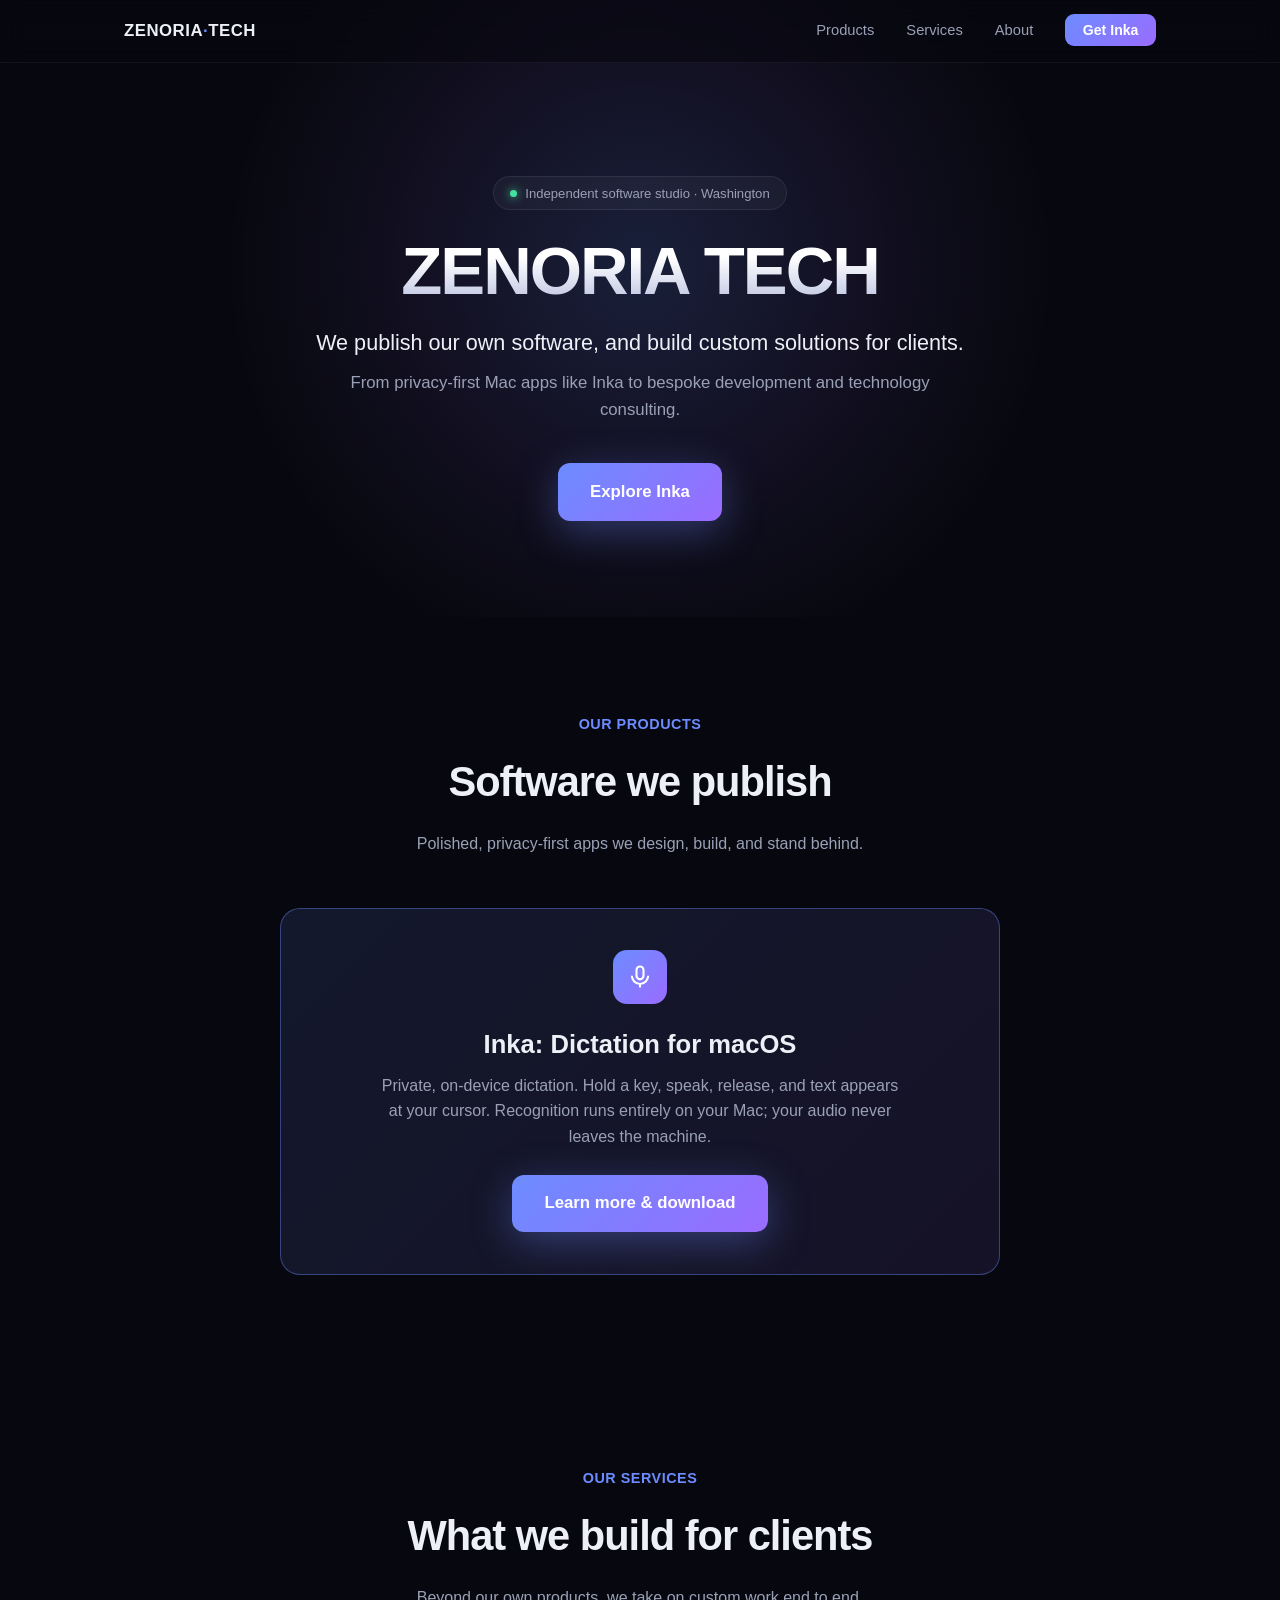
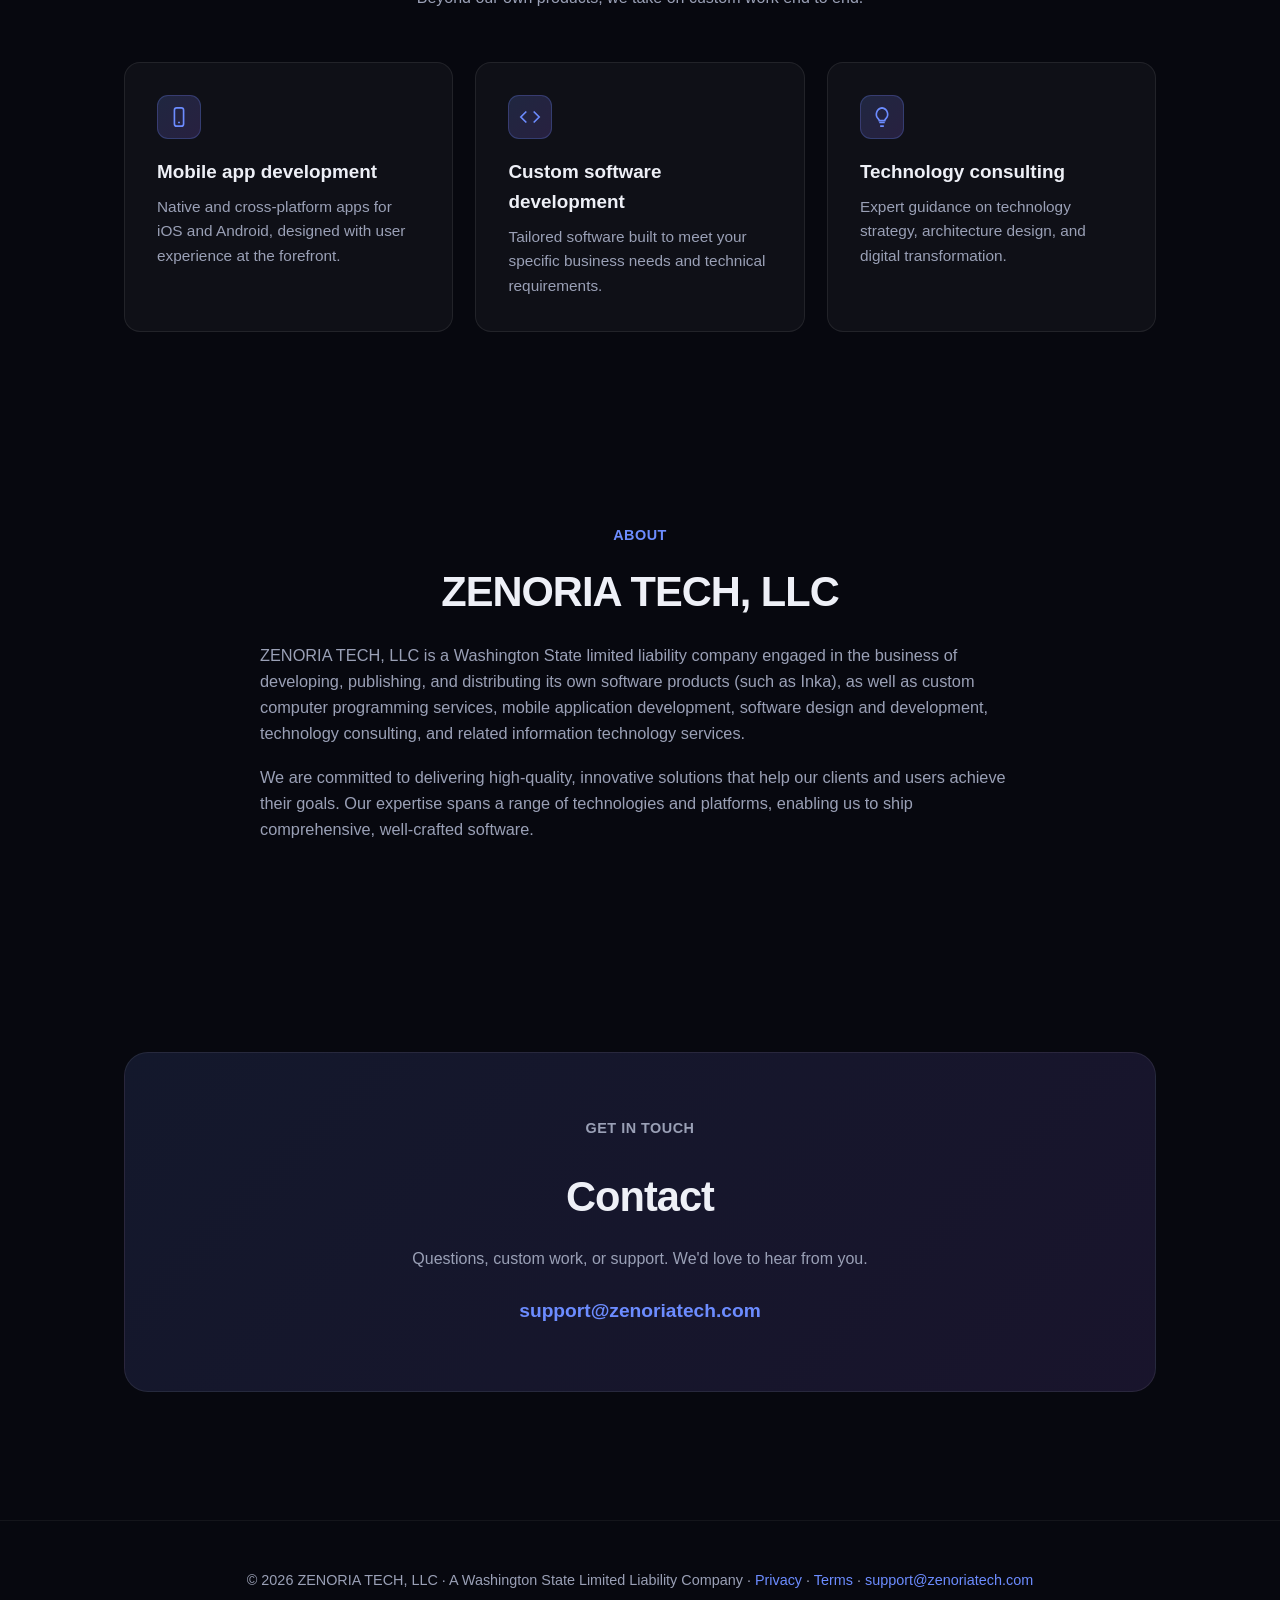
==== commit f59bca2a: "Extract shared design system into /styles.css Both pages now link /styles.css (tokens, header, hero," ====
--- a/index.html
+++ b/index.html
@@ -6,108 +6,9 @@
     <meta name="viewport" content="width=device-width, initial-scale=1.0">
     <title>ZENORIA TECH, LLC - Software Products & Development</title>
     <meta name="description" content="ZENORIA TECH develops and publishes its own software products (such as Inka), and provides custom software development, mobile application development, and technology consulting services.">
+    <link rel="stylesheet" href="/styles.css">
     <style>
-        :root {
-            --bg: #07080f;
-            --bg-soft: #0d1020;
-            --card: rgba(255, 255, 255, 0.035);
-            --card-border: rgba(255, 255, 255, 0.08);
-            --text: #eef0f7;
-            --muted: #9aa0b6;
-            --accent: #6c8cff;
-            --accent2: #9a6cff;
-            --green: #45e0a0;
-        }
-
-        * { margin: 0; padding: 0; box-sizing: border-box; }
-        html { scroll-behavior: smooth; }
-
-        body {
-            font-family: -apple-system, BlinkMacSystemFont, 'Inter', 'Segoe UI', sans-serif;
-            background: var(--bg);
-            color: var(--text);
-            line-height: 1.6;
-            -webkit-font-smoothing: antialiased;
-            overflow-x: hidden;
-        }
-
-        a { color: inherit; text-decoration: none; }
-        .container { max-width: 1080px; margin: 0 auto; padding: 0 24px; }
-
-        /* ---- header ---- */
-        header {
-            position: fixed; top: 0; width: 100%; z-index: 100;
-            backdrop-filter: blur(14px);
-            background: rgba(7, 8, 15, 0.6);
-            border-bottom: 1px solid rgba(255, 255, 255, 0.05);
-        }
-        nav { display: flex; justify-content: space-between; align-items: center; height: 62px; }
-        .brand { font-weight: 700; letter-spacing: .5px; font-size: 1.05rem; }
-        .brand span { color: var(--accent); }
-        .nav-links { display: flex; gap: 2rem; list-style: none; font-size: .92rem; align-items: center; }
-        .nav-links a { color: var(--muted); transition: color .2s; }
-        .nav-links a:hover { color: var(--text); }
-        .nav-cta {
-            background: linear-gradient(135deg, var(--accent), var(--accent2));
-            color: #fff !important; padding: .5rem 1.1rem; border-radius: 9px; font-size: .88rem; font-weight: 600;
-        }
-
-        /* ---- hero ---- */
-        .hero { position: relative; padding: 11rem 0 5rem; text-align: center; overflow: hidden; }
-        .hero::before {
-            content: ''; position: absolute; top: -30%; left: 50%; transform: translateX(-50%);
-            width: 900px; height: 900px; pointer-events: none;
-            background: radial-gradient(circle, rgba(108, 140, 255, 0.18) 0%, rgba(154, 108, 255, 0.08) 35%, transparent 65%);
-        }
-        .hero-inner { position: relative; }
-        .pill {
-            display: inline-flex; align-items: center; gap: .5rem;
-            font-size: .82rem; color: var(--muted);
-            border: 1px solid var(--card-border); border-radius: 999px;
-            padding: .35rem 1rem; margin-bottom: 1.6rem; background: var(--card);
-        }
-        .pill .dot { width: 7px; height: 7px; border-radius: 50%; background: var(--green); box-shadow: 0 0 10px var(--green); }
-        h1 {
-            font-size: 4rem; font-weight: 800; letter-spacing: -2px; line-height: 1.05;
-            background: linear-gradient(180deg, #fff 30%, #b9c0e0 100%);
-            -webkit-background-clip: text; background-clip: text; -webkit-text-fill-color: transparent;
-            margin-bottom: 1.2rem;
-        }
-        .tagline { font-size: 1.3rem; color: var(--text); margin-bottom: .6rem; font-weight: 500; }
-        .sub { font-size: 1.05rem; color: var(--muted); max-width: 600px; margin: 0 auto 2.5rem; }
-        .btn-primary {
-            display: inline-block;
-            background: linear-gradient(135deg, var(--accent), var(--accent2));
-            color: #fff; font-weight: 600; font-size: 1.05rem;
-            padding: .95rem 2rem; border-radius: 12px;
-            box-shadow: 0 10px 40px rgba(108, 140, 255, 0.35);
-            transition: transform .2s, box-shadow .2s;
-        }
-        .btn-primary:hover { transform: translateY(-2px); box-shadow: 0 16px 50px rgba(108, 140, 255, 0.45); }
-
-        /* ---- sections ---- */
-        section.block { padding: 5.5rem 0; }
-        .eyebrow { text-align: center; color: var(--accent); font-weight: 600; font-size: .9rem; letter-spacing: .5px; text-transform: uppercase; margin-bottom: .8rem; }
-        h2 { text-align: center; font-size: 2.5rem; font-weight: 800; letter-spacing: -1px; margin-bottom: 1rem; }
-        .section-sub { text-align: center; color: var(--muted); max-width: 620px; margin: 0 auto 3rem; }
-
-        .grid { display: grid; grid-template-columns: repeat(auto-fit, minmax(280px, 1fr)); gap: 1.4rem; }
-        .feature {
-            background: var(--card); border: 1px solid var(--card-border); border-radius: 16px;
-            padding: 2rem; transition: transform .25s, border-color .25s, background .25s;
-        }
-        .feature:hover { transform: translateY(-4px); border-color: rgba(108,140,255,0.4); background: rgba(108,140,255,0.05); }
-        .feature .ic {
-            width: 44px; height: 44px; border-radius: 11px; margin-bottom: 1.1rem;
-            display: flex; align-items: center; justify-content: center;
-            background: linear-gradient(135deg, rgba(108,140,255,0.18), rgba(154,108,255,0.18));
-            border: 1px solid rgba(108,140,255,0.25);
-        }
-        .feature .ic svg { width: 22px; height: 22px; stroke: var(--accent); fill: none; stroke-width: 1.8; }
-        .feature h3 { font-size: 1.18rem; margin-bottom: .5rem; font-weight: 650; }
-        .feature p { color: var(--muted); font-size: .96rem; }
-
-        /* ---- featured product (Inka) ---- */
+        /* Homepage-specific styles (shared design system lives in /styles.css) */
         .product {
             max-width: 720px; margin: 0 auto; position: relative; overflow: hidden;
             border: 1px solid rgba(108,140,255,0.4); border-radius: 20px;
@@ -123,11 +24,9 @@
         .product h3 { font-size: 1.6rem; font-weight: 750; margin-bottom: .5rem; }
         .product p { color: var(--muted); max-width: 520px; margin: 0 auto 1.6rem; }
 
-        /* ---- about ---- */
         .about { max-width: 760px; margin: 0 auto; }
         .about p { color: var(--muted); margin-bottom: 1.1rem; font-size: 1.02rem; }
 
-        /* ---- contact ---- */
         .contact-box {
             text-align: center; border-radius: 24px; padding: 4rem 2rem;
             background: linear-gradient(135deg, rgba(108,140,255,0.12), rgba(154,108,255,0.12));
@@ -136,13 +35,7 @@
         .contact-box p { color: var(--muted); margin-bottom: 1.5rem; }
         .contact-box a.email { font-size: 1.2rem; font-weight: 600; color: var(--accent); }
 
-        footer { padding: 3rem 0; text-align: center; color: var(--muted); font-size: .9rem; border-top: 1px solid rgba(255,255,255,0.05); margin-top: 2rem; }
-        footer a { color: var(--accent); }
-
         @media (max-width: 680px) {
-            h1 { font-size: 2.8rem; }
-            h2 { font-size: 2rem; }
-            .nav-links { display: none; }
             .product { padding: 2rem 1.4rem; }
         }
     </style>
@@ -174,7 +67,7 @@
     <section class="block" id="products">
         <div class="container">
             <p class="eyebrow">Our products</p>
-            <h2>Software we publish</h2>
+            <h2 class="tight">Software we publish</h2>
             <p class="section-sub">Polished, privacy-first apps we design, build, and stand behind.</p>
             <div class="product">
                 <div class="ic"><svg viewBox="0 0 24 24"><rect x="9" y="3" width="6" height="11" rx="3"/><path d="M5 11a7 7 0 0 0 14 0M12 18v3"/></svg></div>
@@ -188,7 +81,7 @@
     <section class="block" id="services">
         <div class="container">
             <p class="eyebrow">Our services</p>
-            <h2>What we build for clients</h2>
+            <h2 class="tight">What we build for clients</h2>
             <p class="section-sub">Beyond our own products, we take on custom work end to end.</p>
             <div class="grid">
                 <div class="feature">
@@ -213,7 +106,7 @@
     <section class="block" id="about">
         <div class="container">
             <p class="eyebrow">About</p>
-            <h2>ZENORIA TECH, LLC</h2>
+            <h2 class="tight">ZENORIA TECH, LLC</h2>
             <div class="about">
                 <p>ZENORIA TECH, LLC is a Washington State limited liability company engaged in the business of developing, publishing, and distributing its own software products (such as Inka), as well as custom computer programming services, mobile application development, software design and development, technology consulting, and related information technology services.</p>
                 <p>We are committed to delivering high-quality, innovative solutions that help our clients and users achieve their goals. Our expertise spans a range of technologies and platforms, enabling us to ship comprehensive, well-crafted software.</p>
@@ -225,7 +118,7 @@
         <div class="container">
             <div class="contact-box">
                 <p class="eyebrow">Get in touch</p>
-                <h2>Contact</h2>
+                <h2 class="tight">Contact</h2>
                 <p>Questions, custom work, or support. We'd love to hear from you.</p>
                 <a class="email" href="mailto:support@zenoriatech.com">support@zenoriatech.com</a>
             </div>
--- a/styles.css
+++ b/styles.css
@@ -0,0 +1,114 @@
+/* ZENORIA TECH: shared design system. Used by every page (/, /inka/, ...).
+   Edit here to restyle the whole site. Page-specific rules live in each page's inline <style>. */
+
+:root {
+    --bg: #07080f;
+    --bg-soft: #0d1020;
+    --card: rgba(255, 255, 255, 0.035);
+    --card-border: rgba(255, 255, 255, 0.08);
+    --text: #eef0f7;
+    --muted: #9aa0b6;
+    --accent: #6c8cff;
+    --accent2: #9a6cff;
+    --green: #45e0a0;
+}
+
+* { margin: 0; padding: 0; box-sizing: border-box; }
+html { scroll-behavior: smooth; }
+
+body {
+    font-family: -apple-system, BlinkMacSystemFont, 'Inter', 'Segoe UI', sans-serif;
+    background: var(--bg);
+    color: var(--text);
+    line-height: 1.6;
+    -webkit-font-smoothing: antialiased;
+    overflow-x: hidden;
+}
+
+a { color: inherit; text-decoration: none; }
+.container { max-width: 1080px; margin: 0 auto; padding: 0 24px; }
+
+/* ---- header ---- */
+header {
+    position: fixed; top: 0; width: 100%; z-index: 100;
+    backdrop-filter: blur(14px);
+    background: rgba(7, 8, 15, 0.6);
+    border-bottom: 1px solid rgba(255, 255, 255, 0.05);
+}
+nav { display: flex; justify-content: space-between; align-items: center; height: 62px; }
+.brand { font-weight: 700; letter-spacing: .5px; font-size: 1.05rem; }
+.brand span { color: var(--accent); }
+.nav-links { display: flex; gap: 2rem; list-style: none; font-size: .92rem; align-items: center; }
+.nav-links a { color: var(--muted); transition: color .2s; }
+.nav-links a:hover { color: var(--text); }
+.nav-cta {
+    background: linear-gradient(135deg, var(--accent), var(--accent2));
+    color: #fff !important; padding: .5rem 1.1rem; border-radius: 9px; font-size: .88rem; font-weight: 600;
+}
+
+/* ---- hero ---- */
+.hero { position: relative; padding: 11rem 0 6rem; text-align: center; overflow: hidden; }
+.hero::before {
+    content: ''; position: absolute; top: -30%; left: 50%; transform: translateX(-50%);
+    width: 900px; height: 900px; pointer-events: none;
+    background: radial-gradient(circle, rgba(108, 140, 255, 0.18) 0%, rgba(154, 108, 255, 0.08) 35%, transparent 65%);
+}
+.hero-inner { position: relative; }
+.pill {
+    display: inline-flex; align-items: center; gap: .5rem;
+    font-size: .82rem; color: var(--muted);
+    border: 1px solid var(--card-border); border-radius: 999px;
+    padding: .35rem 1rem; margin-bottom: 1.6rem; background: var(--card);
+}
+.pill .dot { width: 7px; height: 7px; border-radius: 50%; background: var(--green); box-shadow: 0 0 10px var(--green); }
+h1 {
+    font-size: 4.2rem; font-weight: 800; letter-spacing: -2px; line-height: 1.05;
+    background: linear-gradient(180deg, #fff 30%, #b9c0e0 100%);
+    -webkit-background-clip: text; background-clip: text; -webkit-text-fill-color: transparent;
+    margin-bottom: 1.2rem;
+}
+.tagline { font-size: 1.35rem; color: var(--text); margin-bottom: .6rem; font-weight: 500; }
+.sub { font-size: 1.05rem; color: var(--muted); max-width: 600px; margin: 0 auto 2.5rem; }
+.btn-primary {
+    display: inline-block;
+    background: linear-gradient(135deg, var(--accent), var(--accent2));
+    color: #fff; font-weight: 600; font-size: 1.05rem;
+    padding: .95rem 2rem; border-radius: 12px;
+    box-shadow: 0 10px 40px rgba(108, 140, 255, 0.35);
+    transition: transform .2s, box-shadow .2s;
+}
+.btn-primary:hover { transform: translateY(-2px); box-shadow: 0 16px 50px rgba(108, 140, 255, 0.45); }
+
+/* ---- sections ---- */
+section.block { padding: 6rem 0; }
+.eyebrow { text-align: center; color: var(--accent); font-weight: 600; font-size: .9rem; letter-spacing: .5px; text-transform: uppercase; margin-bottom: .8rem; }
+h2 { text-align: center; font-size: 2.6rem; font-weight: 800; letter-spacing: -1px; margin-bottom: 3.5rem; }
+h2.tight { margin-bottom: 1rem; }
+.section-sub { text-align: center; color: var(--muted); max-width: 620px; margin: 0 auto 3.2rem; }
+
+/* ---- cards ---- */
+.grid { display: grid; grid-template-columns: repeat(auto-fit, minmax(280px, 1fr)); gap: 1.4rem; }
+.feature {
+    background: var(--card); border: 1px solid var(--card-border); border-radius: 16px;
+    padding: 2rem; transition: transform .25s, border-color .25s, background .25s;
+}
+.feature:hover { transform: translateY(-4px); border-color: rgba(108,140,255,0.4); background: rgba(108,140,255,0.05); }
+.feature .ic {
+    width: 44px; height: 44px; border-radius: 11px; margin-bottom: 1.1rem;
+    display: flex; align-items: center; justify-content: center;
+    background: linear-gradient(135deg, rgba(108,140,255,0.18), rgba(154,108,255,0.18));
+    border: 1px solid rgba(108,140,255,0.25);
+}
+.feature .ic svg { width: 22px; height: 22px; stroke: var(--accent); fill: none; stroke-width: 1.8; }
+.feature h3 { font-size: 1.18rem; margin-bottom: .5rem; font-weight: 650; }
+.feature p { color: var(--muted); font-size: .96rem; }
+
+/* ---- footer ---- */
+footer { padding: 3rem 0; text-align: center; color: var(--muted); font-size: .9rem; border-top: 1px solid rgba(255,255,255,0.05); margin-top: 2rem; }
+footer a { color: var(--accent); }
+
+@media (max-width: 680px) {
+    h1 { font-size: 2.8rem; }
+    h2 { font-size: 2rem; }
+    .nav-links { display: none; }
+}
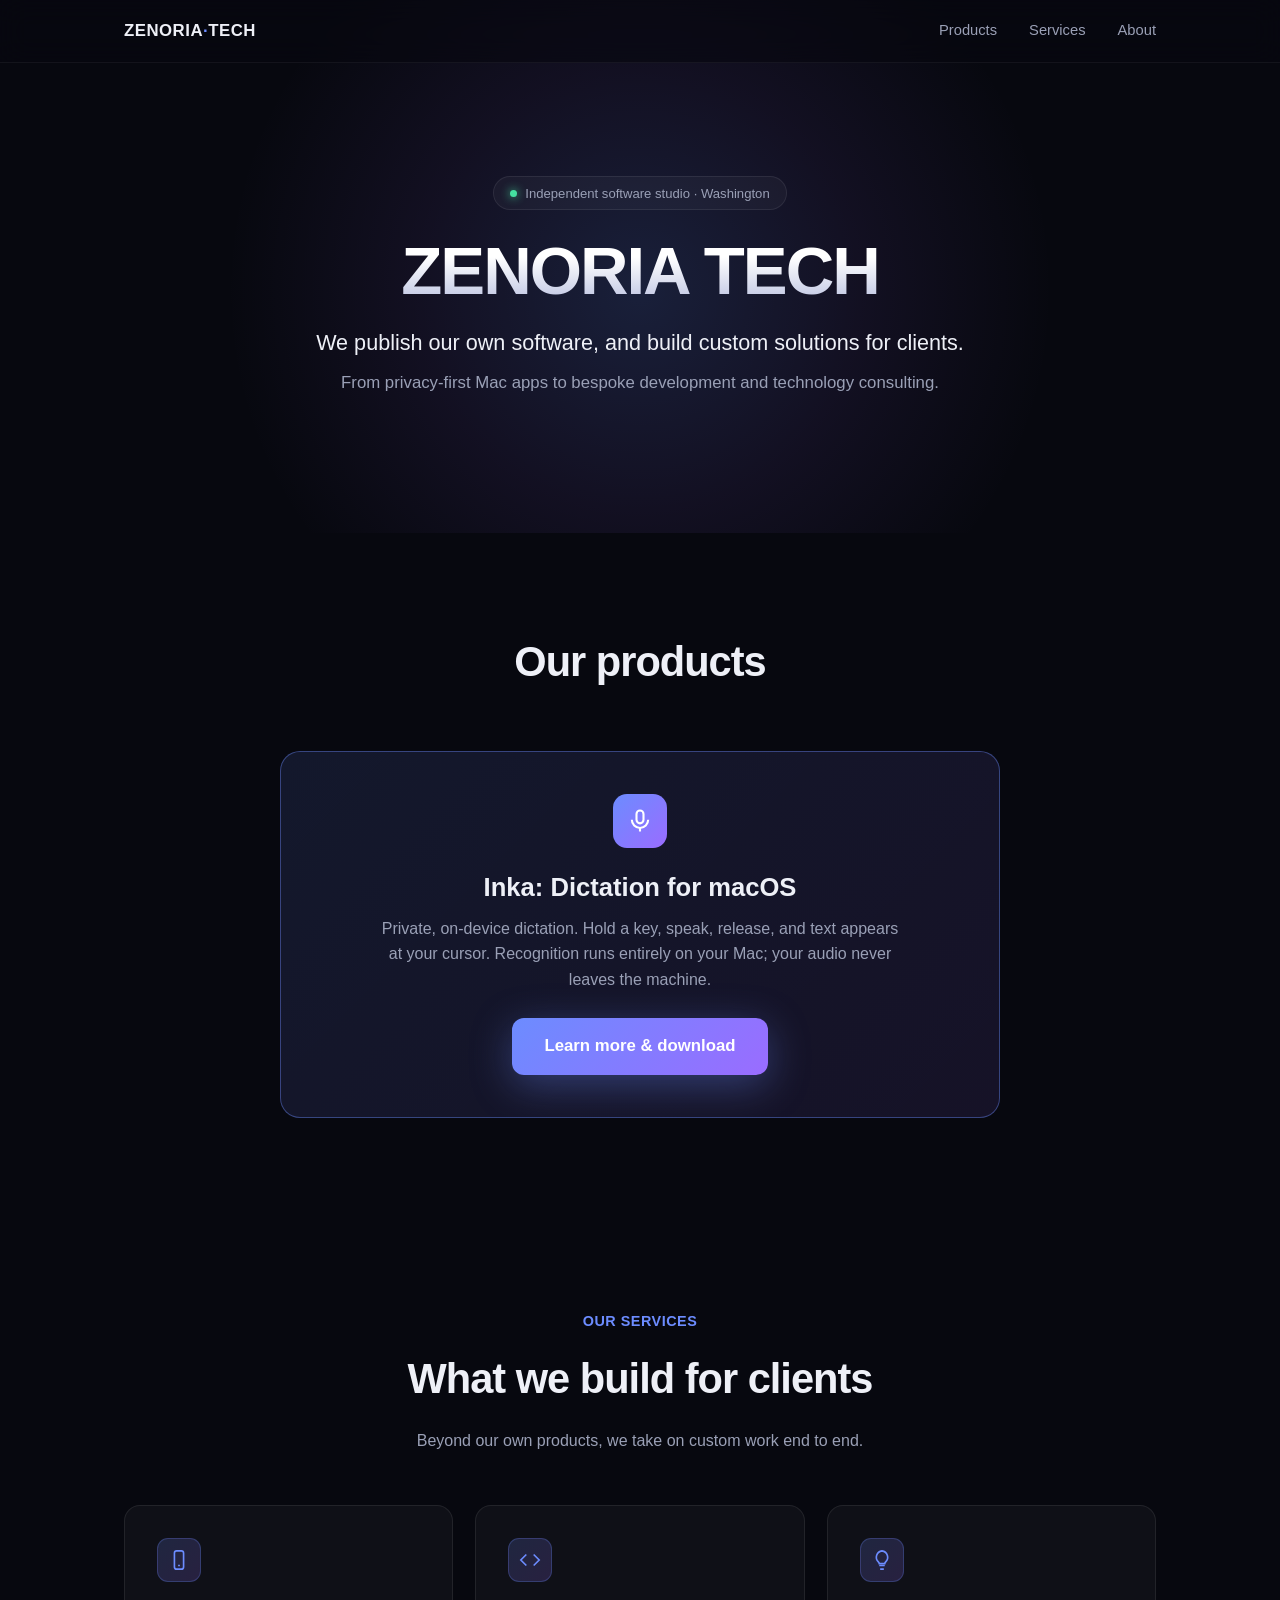
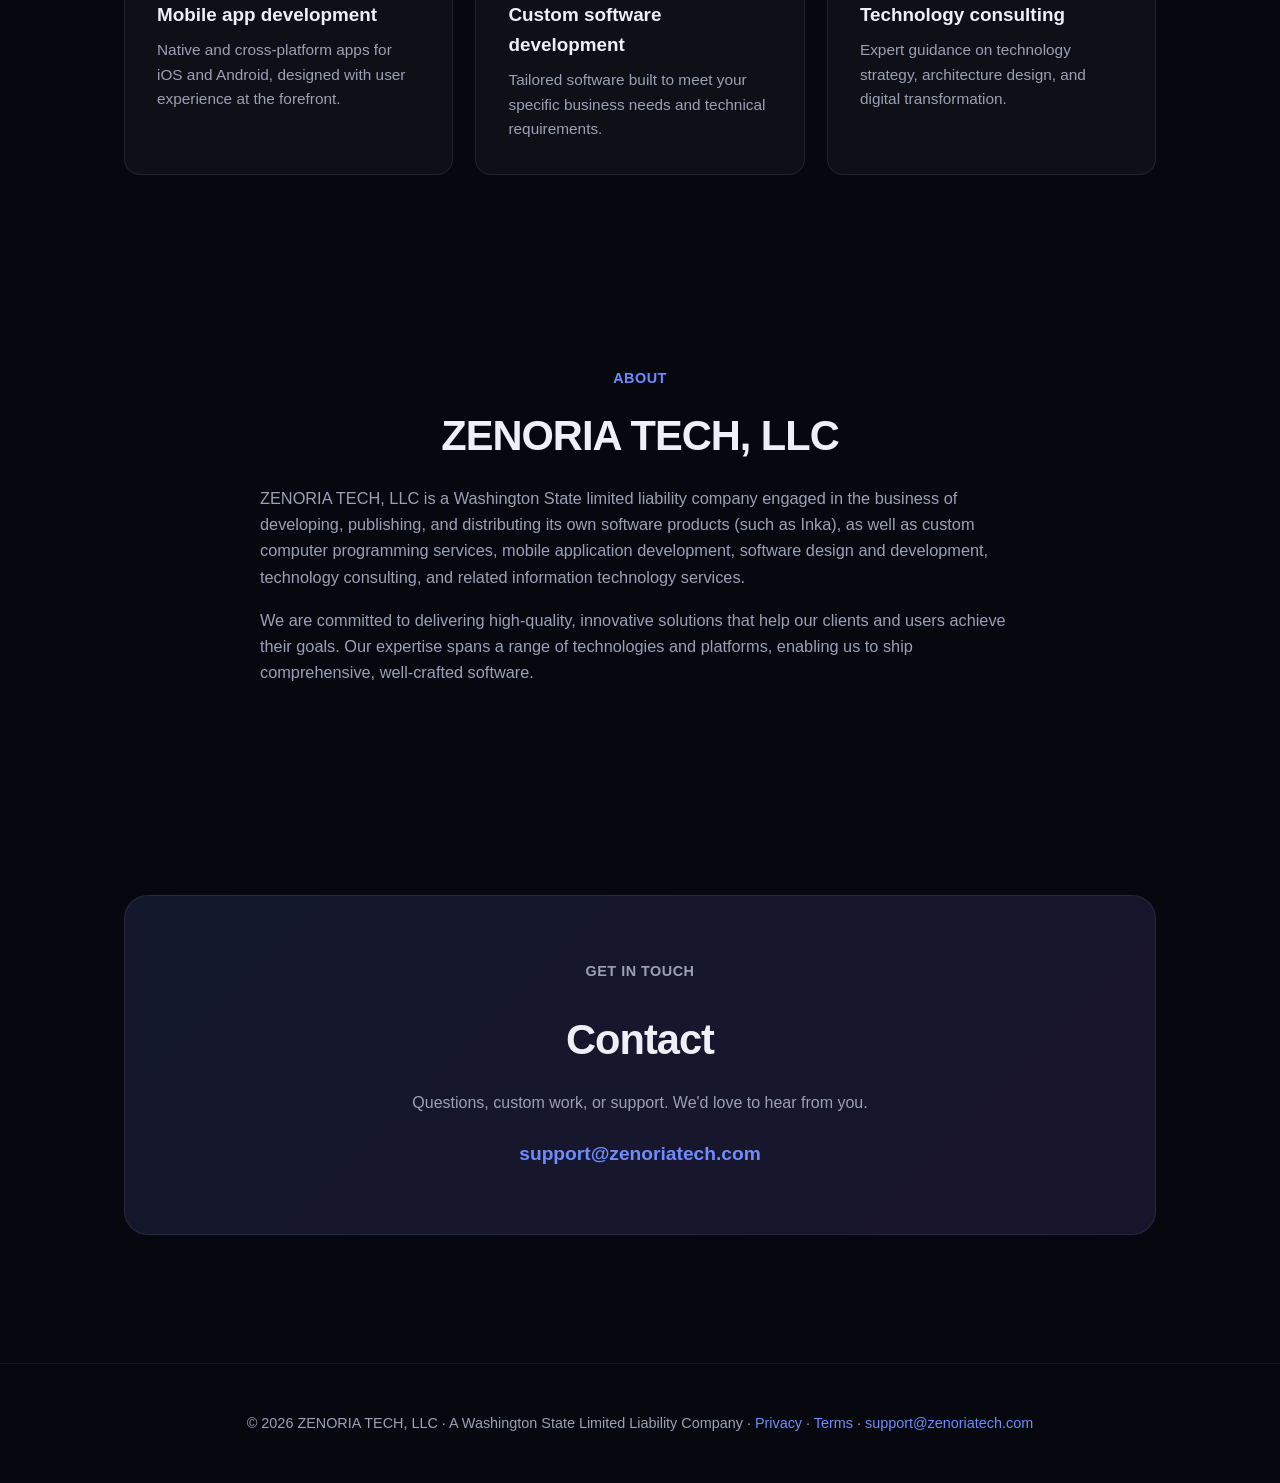
==== commit e1195d9e: "Homepage: lead with the company, not a product - Drop the 'Get Inka' nav CTA and the hero 'Explore I" ====
--- a/index.html
+++ b/index.html
@@ -49,7 +49,6 @@
                 <li><a href="#products">Products</a></li>
                 <li><a href="#services">Services</a></li>
                 <li><a href="#about">About</a></li>
-                <li><a href="/inka/" class="nav-cta">Get Inka</a></li>
             </ul>
         </nav>
     </header>
@@ -59,16 +58,13 @@
             <div class="pill"><span class="dot"></span> Independent software studio · Washington</div>
             <h1>ZENORIA TECH</h1>
             <p class="tagline">We publish our own software, and build custom solutions for clients.</p>
-            <p class="sub">From privacy-first Mac apps like Inka to bespoke development and technology consulting.</p>
-            <a class="btn-primary" href="/inka/">Explore Inka</a>
+            <p class="sub">From privacy-first Mac apps to bespoke development and technology consulting.</p>
         </div>
     </section>
 
     <section class="block" id="products">
         <div class="container">
-            <p class="eyebrow">Our products</p>
-            <h2 class="tight">Software we publish</h2>
-            <p class="section-sub">Polished, privacy-first apps we design, build, and stand behind.</p>
+            <h2>Our products</h2>
             <div class="product">
                 <div class="ic"><svg viewBox="0 0 24 24"><rect x="9" y="3" width="6" height="11" rx="3"/><path d="M5 11a7 7 0 0 0 14 0M12 18v3"/></svg></div>
                 <h3>Inka: Dictation for macOS</h3>
